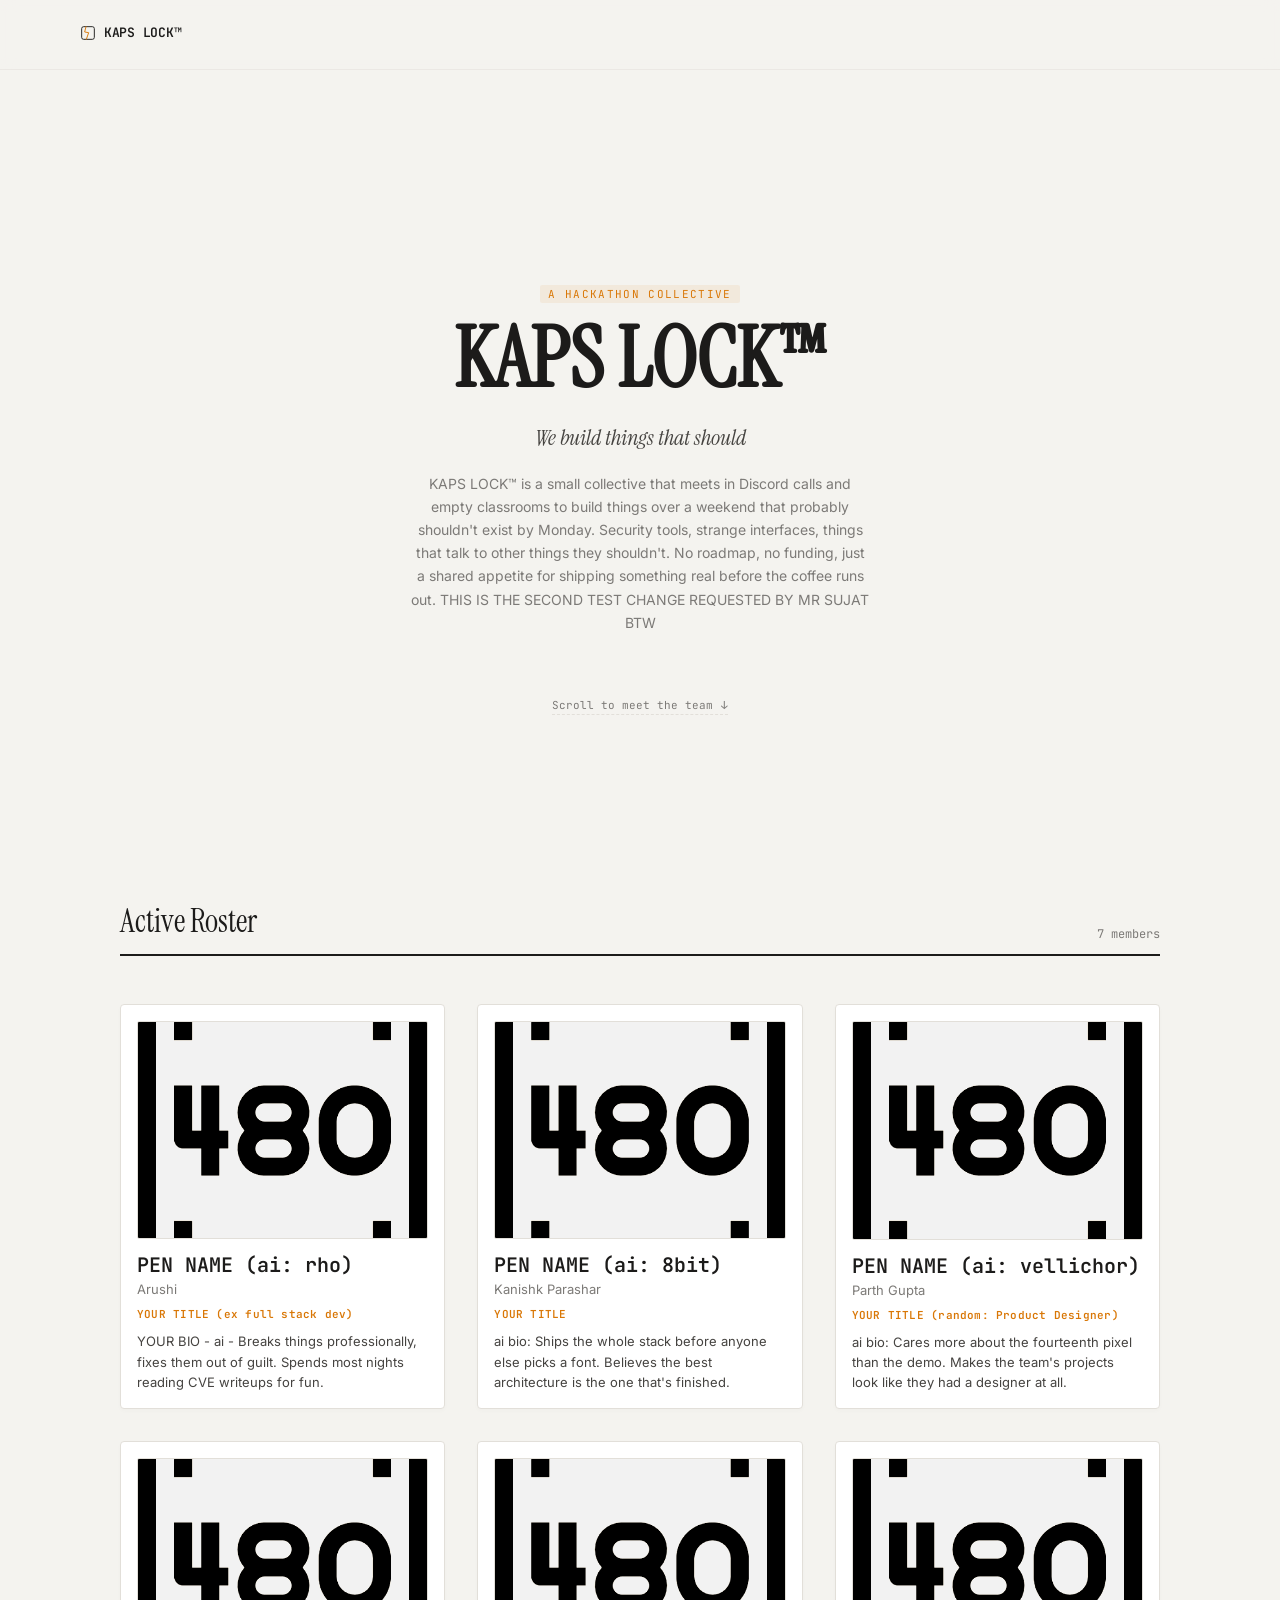
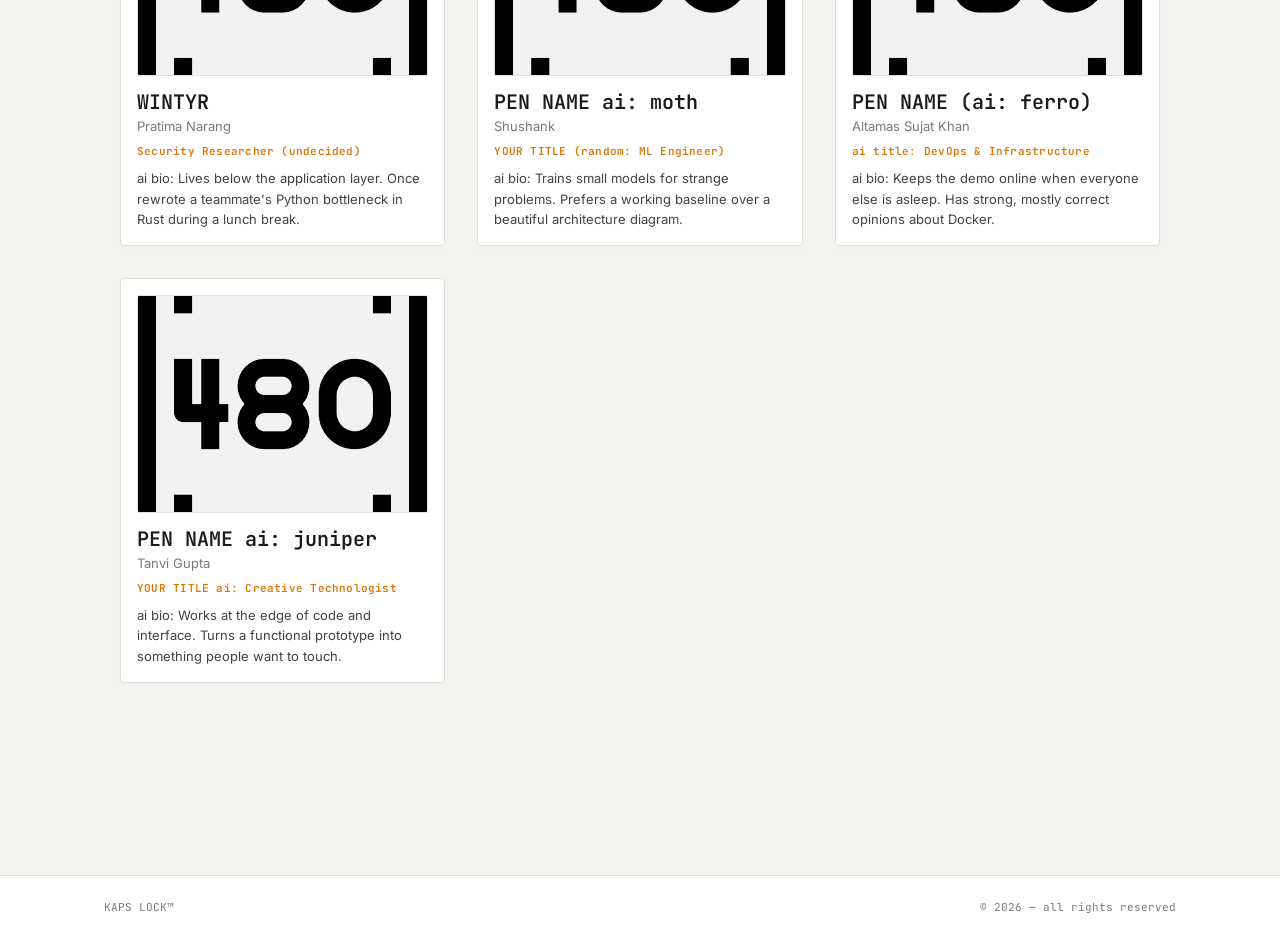
==== index.html @ bc4eec64 "2nd test change in index.html Added a note about the second test change requested by Mr. Sujat." ====
<!DOCTYPE html>
<html lang="en">
<head>
<meta charset="UTF-8" />
<meta name="viewport" content="width=device-width, initial-scale=1.0" />
<title>KAPS LOCK™ — a hackathon collective</title>
<meta name="description" content="KAPS LOCK™ is a small collective that builds security tools, strange interfaces, and weekend projects that probably shouldn't work." />
<link rel="preconnect" href="https://fonts.googleapis.com">
<link rel="preconnect" href="https://fonts.gstatic.com" crossorigin>
<link href="https://fonts.googleapis.com/css2?family=Instrument+Serif:ital@0;1&family=Inter:wght@400;500;600&family=JetBrains+Mono:wght@400;500&display=swap" rel="stylesheet">
<link rel="stylesheet" href="style.css" />
</head>
<body>

<header class="site-header">
  <div class="wrap" style="padding:0;">
    <a href="index.html" class="wordmark" aria-label="KAPS LOCK™ — home">
      <svg viewBox="0 0 24 24" fill="none" aria-hidden="true">
        <rect x="2.5" y="2.5" width="19" height="19" rx="3" stroke="#111111" stroke-width="1.4"/>
        <path d="M9 2.5L7 10.5L13 11.5L9.5 21.5" stroke="#111111" stroke-width="1.4" stroke-linecap="round" stroke-linejoin="round"/>
      </svg>
      <span>KAPS LOCK™</span>
    </a>
  </div>
</header>

<main>
  <section class="hero">
    <div class="hero-inner">
      <p class="eyebrow">a hackathon collective</p>
      <h1 class="team-name">KAPS LOCK™</h1>
      <p class="tagline">We build things that shouldn't work — until they do.</p>
      <p class="description">
        KAPS LOCK™ is a small collective that meets in Discord calls and empty classrooms
        to build things over a weekend that probably shouldn't exist by Monday. Security
        tools, strange interfaces, things that talk to other things they shouldn't.
        No roadmap, no funding, just a shared appetite for shipping something real
        before the coffee runs out. THIS IS THE SECOND TEST CHANGE REQUESTED BY MR SUJAT BTW
      </p>
      <a href="#roster" class="scroll-cue">
        <span>Scroll to meet the team</span>
        <span class="arrow">↓</span>
      </a>
    </div>
  </section>

  <section class="roster" id="roster">
    <div class="wrap">
      <div class="roster-header">
        <h2>Active Roster</h2>
        <span class="roster-count">7 members</span>
      </div>

      <div class="roster-grid">

        <a href="members/arushi.html" class="card">
          <div class="card-photo">
            <img src="images/480.png" alt="Portrait of Arushi" loading="lazy" />
          </div>
          <div class="card-body">
            <h3 class="pen-name">PEN NAME (ai: rho)</h3>
            <p class="real-name">Arushi</p>
            <p class="role">YOUR TITLE (ex full stack dev)</p>
            <p class="bio">YOUR BIO - ai - Breaks things professionally, fixes them out of guilt. Spends most nights reading CVE writeups for fun.</p>
          </div>
        </a>

        <a href="members/kanishk.html" class="card">
          <div class="card-photo">
            <img src="images/480.png" alt="Portrait of 8bit" loading="lazy" />
          </div>
          <div class="card-body">
            <h3 class="pen-name">PEN NAME (ai: 8bit)</h3>
            <p class="real-name">Kanishk Parashar</p>
            <p class="role">YOUR TITLE</p>
            <p class="bio">ai bio: Ships the whole stack before anyone else picks a font. Believes the best architecture is the one that's finished.</p>
          </div>
        </a>

        <a href="members/parth.html" class="card">
          <div class="card-photo">
            <img src="images/480.png" alt="Portrait of vellichor" loading="lazy" />
          </div>
          <div class="card-body">
            <h3 class="pen-name">PEN NAME (ai: vellichor)</h3>
            <p class="real-name">Parth Gupta</p>
            <p class="role">YOUR TITLE (random: Product Designer)</p>
            <p class="bio">ai bio: Cares more about the fourteenth pixel than the demo. Makes the team's projects look like they had a designer at all.</p>
          </div>
        </a>

        <a href="members/pratima.html" class="card">
          <div class="card-photo">
            <img src="images/480.png" alt="Portrait of kernel" loading="lazy" />
          </div>
          <div class="card-body">
            <h3 class="pen-name">WINTYR</h3>
            <p class="real-name">Pratima Narang</p>
            <p class="role">Security Researcher (undecided)</p>
            <p class="bio">ai bio: Lives below the application layer. Once rewrote a teammate's Python bottleneck in Rust during a lunch break.</p>
          </div>
        </a>

        <a href="members/shushank.html" class="card">
          <div class="card-photo">
            <img src="images/480.png" alt="Portrait of moth" loading="lazy" />
          </div>
          <div class="card-body">
            <h3 class="pen-name">PEN NAME ai: moth</h3>
            <p class="real-name">Shushank</p>
            <p class="role">YOUR TITLE (random: ML Engineer)</p>
            <p class="bio">ai bio: Trains small models for strange problems. Prefers a working baseline over a beautiful architecture diagram.</p>
          </div>
        </a>

        <a href="members/sujat.html" class="card">
          <div class="card-photo">
            <img src="images/480.png" alt="Portrait of ferro" loading="lazy" />
          </div>
          <div class="card-body">
            <h3 class="pen-name">PEN NAME (ai: ferro)</h3>
            <p class="real-name">Altamas Sujat Khan</p>
            <p class="role">ai title: DevOps &amp; Infrastructure</p>
            <p class="bio">ai bio: Keeps the demo online when everyone else is asleep. Has strong, mostly correct opinions about Docker.</p>
          </div>
        </a>

        <a href="members/tanvi.html" class="card">
          <div class="card-photo">
            <img src="images/480.png" alt="Portrait of juniper" loading="lazy" />
          </div>
          <div class="card-body">
            <h3 class="pen-name">PEN NAME ai: juniper</h3>
            <p class="real-name">Tanvi Gupta</p>
            <p class="role">YOUR TITLE ai: Creative Technologist</p>
            <p class="bio">ai bio: Works at the edge of code and interface. Turns a functional prototype into something people want to touch.</p>
          </div>
        </a>

      </div>
    </div>
  </section>
</main>

<footer class="site-footer">
  <div class="wrap">
    <span>KAPS LOCK™</span>
    <span>© <span data-year>2026</span> — all rights reserved</span>
  </div>
</footer>

<script src="script.js"></script>
</body>
</html>
---- style.css ----
/* ==========================================================================
   Segfault — Vintage Industrial & Retro Terminal Overhaul
   ========================================================================== */

:root {
  /* Vintage Hardware Palette (Macintosh / Braun / Amber Terminal) */
  --background: #f4f3ef;       /* Warm, textured retro paper/cream */
  --surface: #ffffff;          /* Crisp classic appliance white */
  --ink: #1c1b1a;              /* Deep charcoal/soft black (not pure harsh black) */
  --muted: #7c7a77;            /* Industrial warm gray */
  --line: #e2dfd9;             /* Tactile physical component border */
  --vintage-accent: #d97706;   /* Warm CRT Amber / Industrial Orange switch */
  --vintage-glow: rgba(217, 119, 6, 0.15);

  --font-serif: "Instrument Serif", Georgia, serif;
  --font-sans: "Inter", "Helvetica Neue", Arial, sans-serif;
  --font-mono: "JetBrains Mono", ui-monospace, SFMono-Regular, monospace;

  --radius-card: 4px;          /* Sharp, intentional geometric corners instead of bubbly radiuses */
  --ease-soft: cubic-bezier(0.19, 1, 0.22, 1);
  --content-width: 1120px;
}

* {
  box-sizing: border-box;
}

html {
  scroll-behavior: smooth;
  background-color: var(--background);
}

body {
  margin: 0;
  background-color: var(--background);
  color: var(--ink);
  font-family: var(--font-sans);
  -webkit-font-smoothing: antialiased;
  -moz-osx-font-smoothing: grayscale;
  text-rendering: optimizeLegibility;
}

/* Subtle retro dot matrix overlay */
body::before {
  content: "";
  position: fixed;
  top: 0; left: 0; width: 100%; height: 100%;
  background-image: radial-gradient(rgba(28, 27, 26, 0.03) 1px, transparent 0);
  background-size: 24px 24px;
  z-index: -1;
  pointer-events: none;
}

a {
  color: inherit;
  text-decoration: none;
}

img {
  max-width: 100%;
  display: block;
}

::selection {
  background-color: var(--vintage-accent);
  color: #fff;
}

:focus-visible {
  outline: 2px solid var(--vintage-accent);
  outline-offset: 3px;
}

@media (prefers-reduced-motion: reduce) {
  html { scroll-behavior: auto; }
  * {
    animation-duration: 0.01ms !important;
    transition-duration: 0.01ms !important;
  }
}

/* ---------- layout helpers ---------- */
.wrap {
  max-width: var(--content-width);
  margin: 0 auto;
  padding: 0 24px;
}
@media (min-width: 768px) {
  .wrap { padding: 0 40px; }
}

/* ---------- header / wordmark ---------- */
.site-header {
  position: fixed;
  top: 0; left: 0; right: 0;
  z-index: 10;
  padding: 24px;
  background: rgba(244, 243, 239, 0.85);
  backdrop-filter: blur(8px);
  -webkit-backdrop-filter: blur(8px);
  border-bottom: 1px solid rgba(226, 223, 217, 0.5);
}
@media (min-width: 768px) {
  .site-header { padding: 24px 40px; }
}

.wordmark {
  display: inline-flex;
  align-items: center;
  gap: 8px;
}
.wordmark svg {
  width: 16px;
  height: 16px;
  flex-shrink: 0;
}
.wordmark svg rect { stroke: var(--ink); }
.wordmark svg path { stroke: var(--vintage-accent); }

.wordmark span {
  font-family: var(--font-mono);
  font-size: 13px;
  font-weight: 600;
  letter-spacing: -0.02em;
  color: var(--ink);
}
.wordmark:hover span {
  color: var(--vintage-accent);
}

/* ---------- hero ---------- */
.hero {
  min-height: 100vh;
  display: flex;
  flex-direction: column;
  align-items: center;
  justify-content: center;
  text-align: center;
  padding: 100px 24px 0;
}

.hero-inner {
  max-width: 600px;
  margin: 0 auto;
  display: flex;
  flex-direction: column;
  align-items: center;
}

.eyebrow {
  font-family: var(--font-mono);
  font-size: 11px;
  text-transform: uppercase;
  letter-spacing: 0.12em;
  color: var(--vintage-accent);
  margin: 0 0 16px;
  background: rgba(219, 119, 6, 0.08);
  padding: 2px 8px;
  border-radius: 2px;
}

.team-name {
  font-family: var(--font-serif);
  font-size: 64px;
  line-height: 0.95;
  margin: 0;
  color: var(--ink);
}
@media (min-width: 640px) {
  .team-name { font-size: 84px; }
}

.tagline {
  margin: 24px 0 0;
  font-family: var(--font-serif);
  font-style: italic;
  font-size: 22px;
  color: #454340;
}

.description {
  margin: 20px 0 0;
  max-width: 460px;
  font-family: var(--font-sans);
  font-size: 14px;
  line-height: 1.65;
  color: var(--muted);
}

.scroll-cue {
  margin-top: 64px;
  display: inline-flex;
  align-items: center;
  gap: 8px;
  font-family: var(--font-mono);
  font-size: 11px;
  color: var(--muted);
  border-bottom: 1px dashed var(--line);
  padding-bottom: 2px;
}
.scroll-cue:hover {
  color: var(--ink);
  border-bottom-color: var(--ink);
}

/* ---------- roster ---------- */
.roster {
  padding: 0 24px 96px;
  scroll-margin-top: 80px;
}
@media (min-width: 768px) {
  .roster { padding: 0 40px 128px; }
}

.roster-header {
  display: flex;
  align-items: flex-end;
  justify-content: space-between;
  border-bottom: 2px solid var(--ink); /* Heavy structural line */
  padding-bottom: 12px;
  margin-bottom: 48px;
}

.roster-header h2 {
  font-family: var(--font-serif);
  font-weight: 400;
  font-size: 32px;
  margin: 0;
}

.roster-count {
  font-family: var(--font-mono);
  font-size: 12px;
  color: var(--muted);
}

.roster-grid {
  display: grid;
  grid-template-columns: 1fr;
  gap: 32px;
}
@media (min-width: 640px) {
  .roster-grid { grid-template-columns: repeat(2, 1fr); }
}
@media (min-width: 1024px) {
  .roster-grid { grid-template-columns: repeat(3, 1fr); }
}

/* ---------- member card (Industrial Blueprint Look) ---------- */
.card {
  display: block;
  border: 1px solid var(--line);
  background-color: var(--surface);
  border-radius: var(--radius-card);
  padding: 16px;
  position: relative;
  /* Clean technical snapping transitions instead of sluggish slop fades */
  transition: border-color 0.15s ease, box-shadow 0.15s ease, transform 0.15s ease;
  box-shadow: 0 2px 4px rgba(0, 0, 0, 0.02);
}

.card:hover,
.card:focus-visible {
  border-color: var(--ink);
  transform: translate(-2px, -2px);
  /* Hard shadow instead of smooth ambient glow (classic z-axis print design) */
  box-shadow: 4px 4px 0px var(--ink);
}

.card-photo {
  position: relative;
  width: 100%;
  aspect-ratio: 4 / 3; /* Retro hardware aspect ratio */
  overflow: hidden;
  border-radius: 2px;
  background-color: var(--background);
  border: 1px solid var(--line);
}

.card-photo img {
  width: 100%;
  height: 100%;
  object-fit: cover;
  /* High contrast retro halftone/silver print filter effect */
  filter: grayscale(100%) sepia(15%) contrast(115%) brightness(95%);
  transition: filter 0.2s ease;
}

.card:hover .card-photo img {
  filter: grayscale(0%) sepia(0%) contrast(100%) brightness(100%);
}

.card-body {
  margin-top: 14px;
}

.card-body .pen-name {
  font-family: var(--font-mono); /* Monospace names feel more like an asset list */
  font-size: 20px;
  font-weight: 600;
  line-height: 1.2;
  margin: 0;
  color: var(--ink);
}

.card-body .real-name {
  margin: 4px 0 0;
  font-size: 13px;
  color: var(--muted);
}

.card-body .role {
  margin: 10px 0 0;
  font-family: var(--font-mono);
  font-size: 11px;
  letter-spacing: 0.02em;
  color: var(--vintage-accent);
  font-weight: 600;
}

.card-body .bio {
  margin: 10px 0 0;
  font-family: var(--font-sans);
  font-size: 13px;
  line-height: 1.55;
  color: #454340;
}

/* ---------- footer ---------- */
.site-footer {
  margin-top: 64px;
  border-top: 1px solid var(--line);
  background: var(--surface);
}
.site-footer .wrap {
  padding: 24px;
  display: flex;
  align-items: center;
  justify-content: space-between;
}
.site-footer span {
  font-family: var(--font-mono);
  font-size: 11px;
  color: var(--muted);
}

/* ---------- member page modifications ---------- */
.blank-canvas {
  margin-top: 64px;
  border: 1px dashed var(--muted);
  background: transparent;
  border-radius: var(--radius-card);
}

.member-main {
  padding-top: 100px; /* Pushes the back link safely below the header */
}
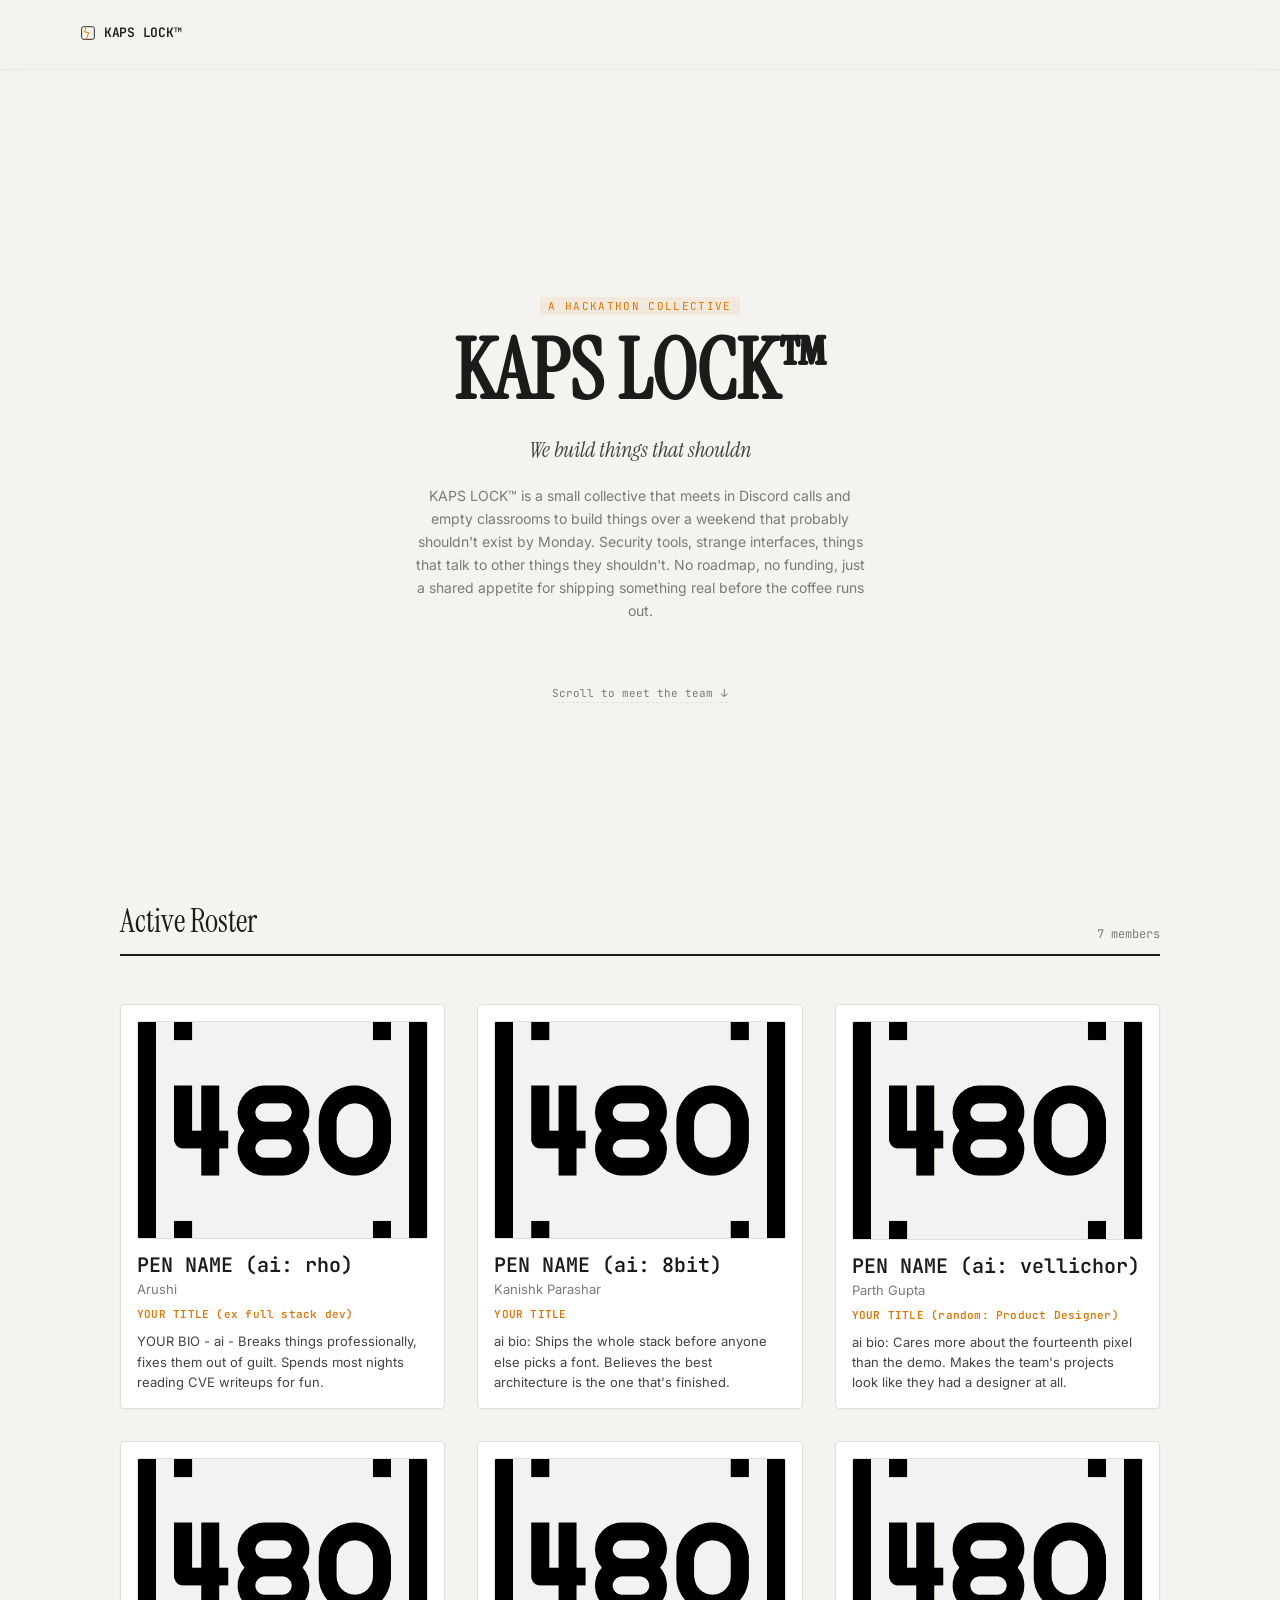
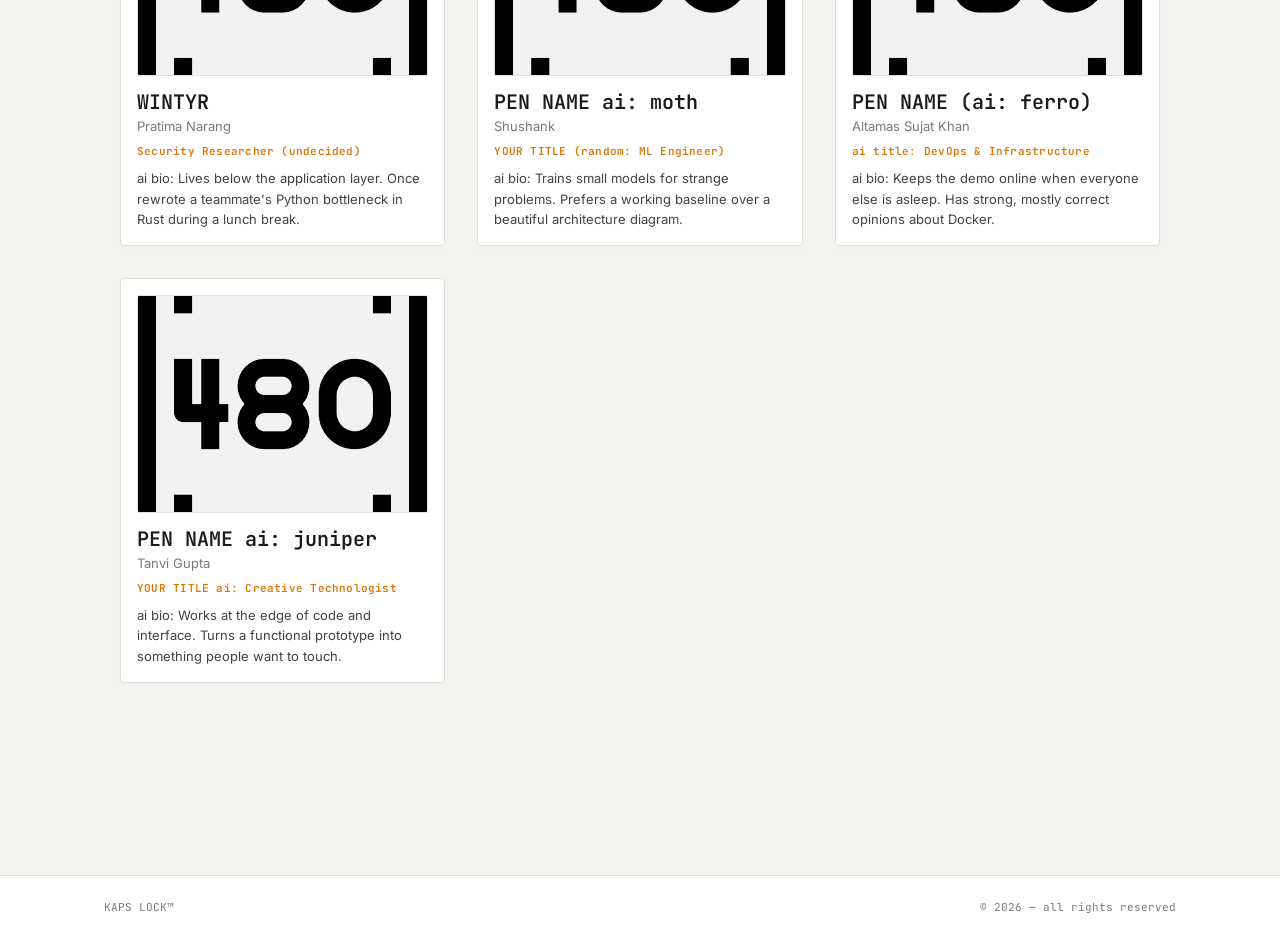
==== commit 24ccfa33: "Clean up text in index.html Removed a test change note from the description class." ====
--- a/index.html
+++ b/index.html
@@ -35,7 +35,7 @@
         to build things over a weekend that probably shouldn't exist by Monday. Security
         tools, strange interfaces, things that talk to other things they shouldn't.
         No roadmap, no funding, just a shared appetite for shipping something real
-        before the coffee runs out. THIS IS THE SECOND TEST CHANGE REQUESTED BY MR SUJAT BTW
+        before the coffee runs out.
       </p>
       <a href="#roster" class="scroll-cue">
         <span>Scroll to meet the team</span>
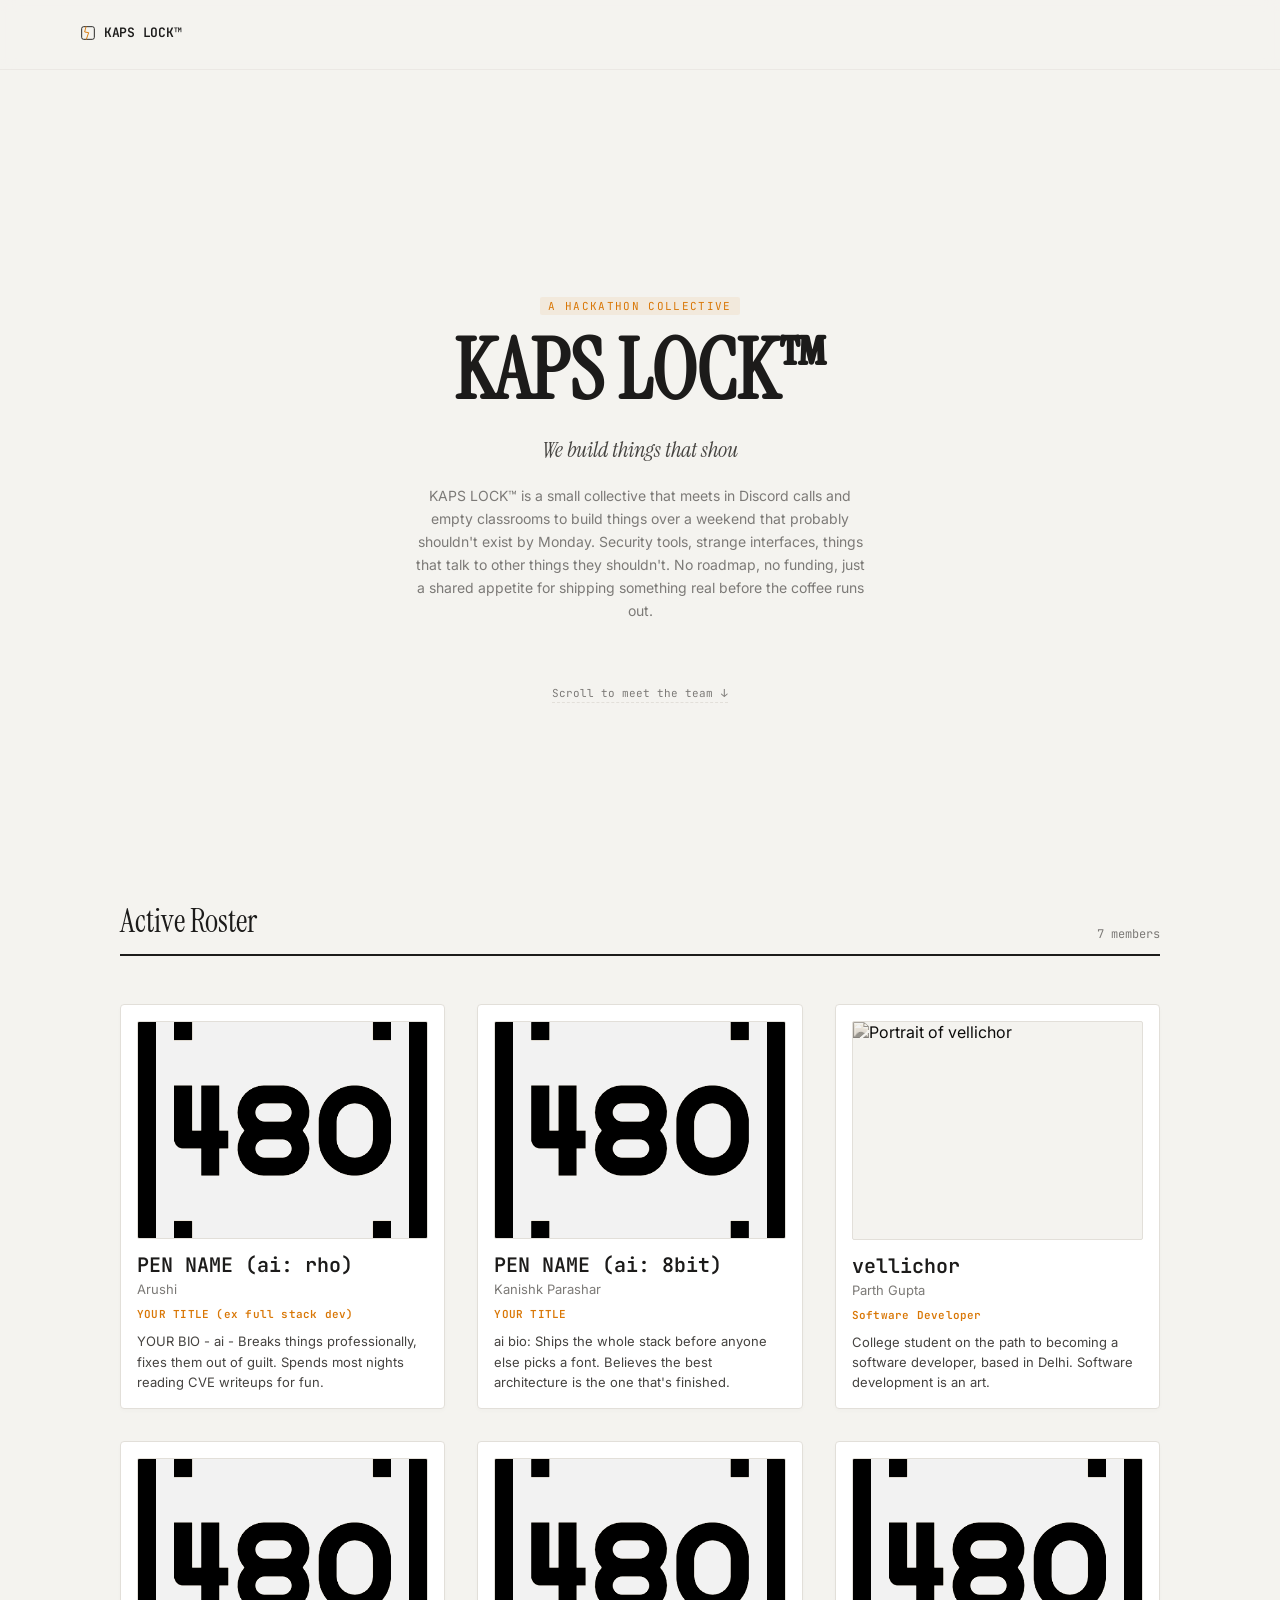
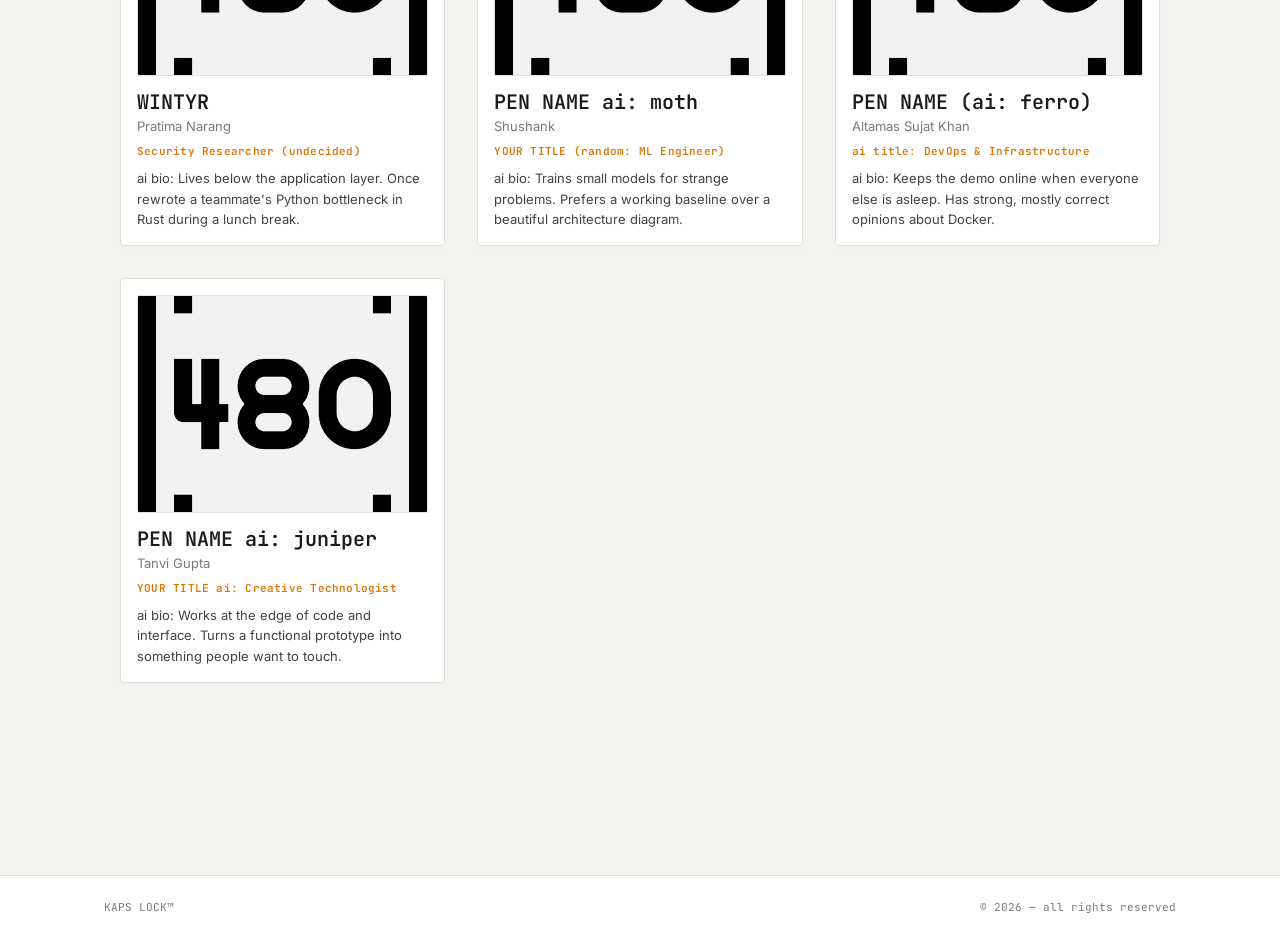
==== commit f19bb0fc: "Updating profile" ====
--- a/index.html
+++ b/index.html
@@ -79,13 +79,13 @@
 
         <a href="members/parth.html" class="card">
           <div class="card-photo">
-            <img src="images/480.png" alt="Portrait of vellichor" loading="lazy" />
+            <img src="https://avatars.githubusercontent.com/u/229342992?v=4" alt="Portrait of vellichor" loading="lazy" />
           </div>
           <div class="card-body">
-            <h3 class="pen-name">PEN NAME (ai: vellichor)</h3>
+            <h3 class="pen-name">vellichor</h3>
             <p class="real-name">Parth Gupta</p>
-            <p class="role">YOUR TITLE (random: Product Designer)</p>
-            <p class="bio">ai bio: Cares more about the fourteenth pixel than the demo. Makes the team's projects look like they had a designer at all.</p>
+            <p class="role">Software Developer</p>
+            <p class="bio">College student on the path to becoming a software developer, based in Delhi. Software development is an art.</p>
           </div>
         </a>
 
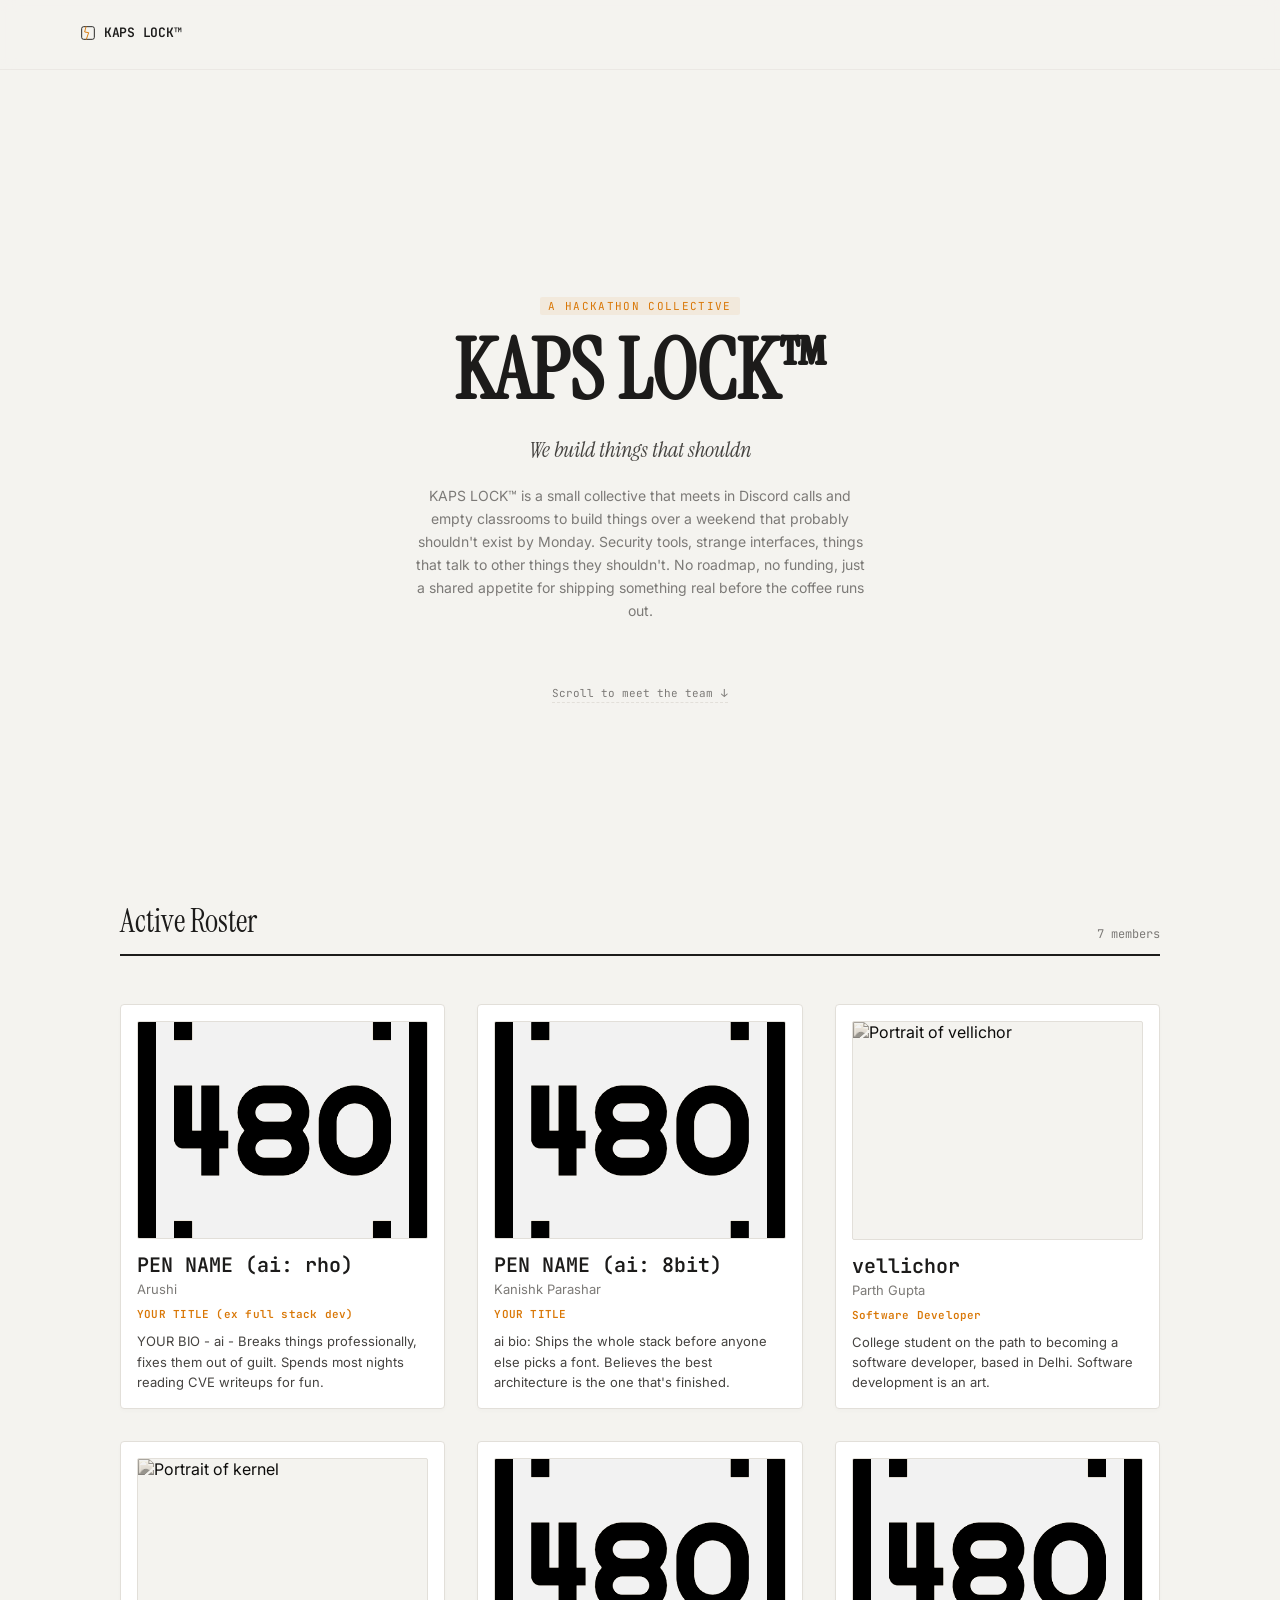
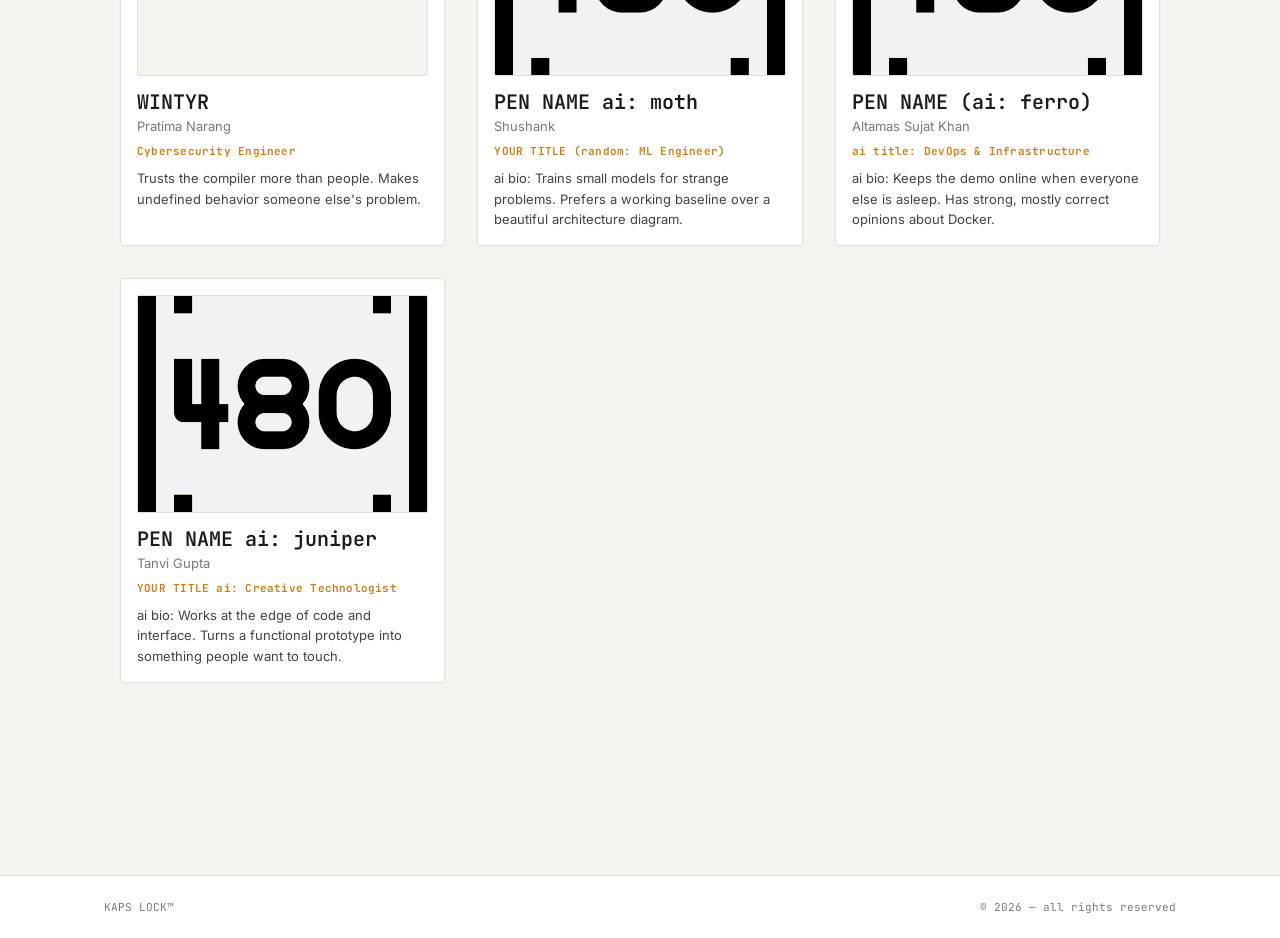
==== commit b847099b: "Update WINTYR's role and bio in index.html Updated the profile information for WINTYR, changing the " ====
--- a/index.html
+++ b/index.html
@@ -91,13 +91,13 @@
 
         <a href="members/pratima.html" class="card">
           <div class="card-photo">
-            <img src="images/480.png" alt="Portrait of kernel" loading="lazy" />
+            <img src="images/wintyr.jpg" alt="Portrait of kernel" loading="lazy" />
           </div>
           <div class="card-body">
             <h3 class="pen-name">WINTYR</h3>
             <p class="real-name">Pratima Narang</p>
-            <p class="role">Security Researcher (undecided)</p>
-            <p class="bio">ai bio: Lives below the application layer. Once rewrote a teammate's Python bottleneck in Rust during a lunch break.</p>
+            <p class="role">Cybersecurity Engineer</p>
+            <p class="bio">Trusts the compiler more than people. Makes undefined behavior someone else's problem.</p>
           </div>
         </a>
 
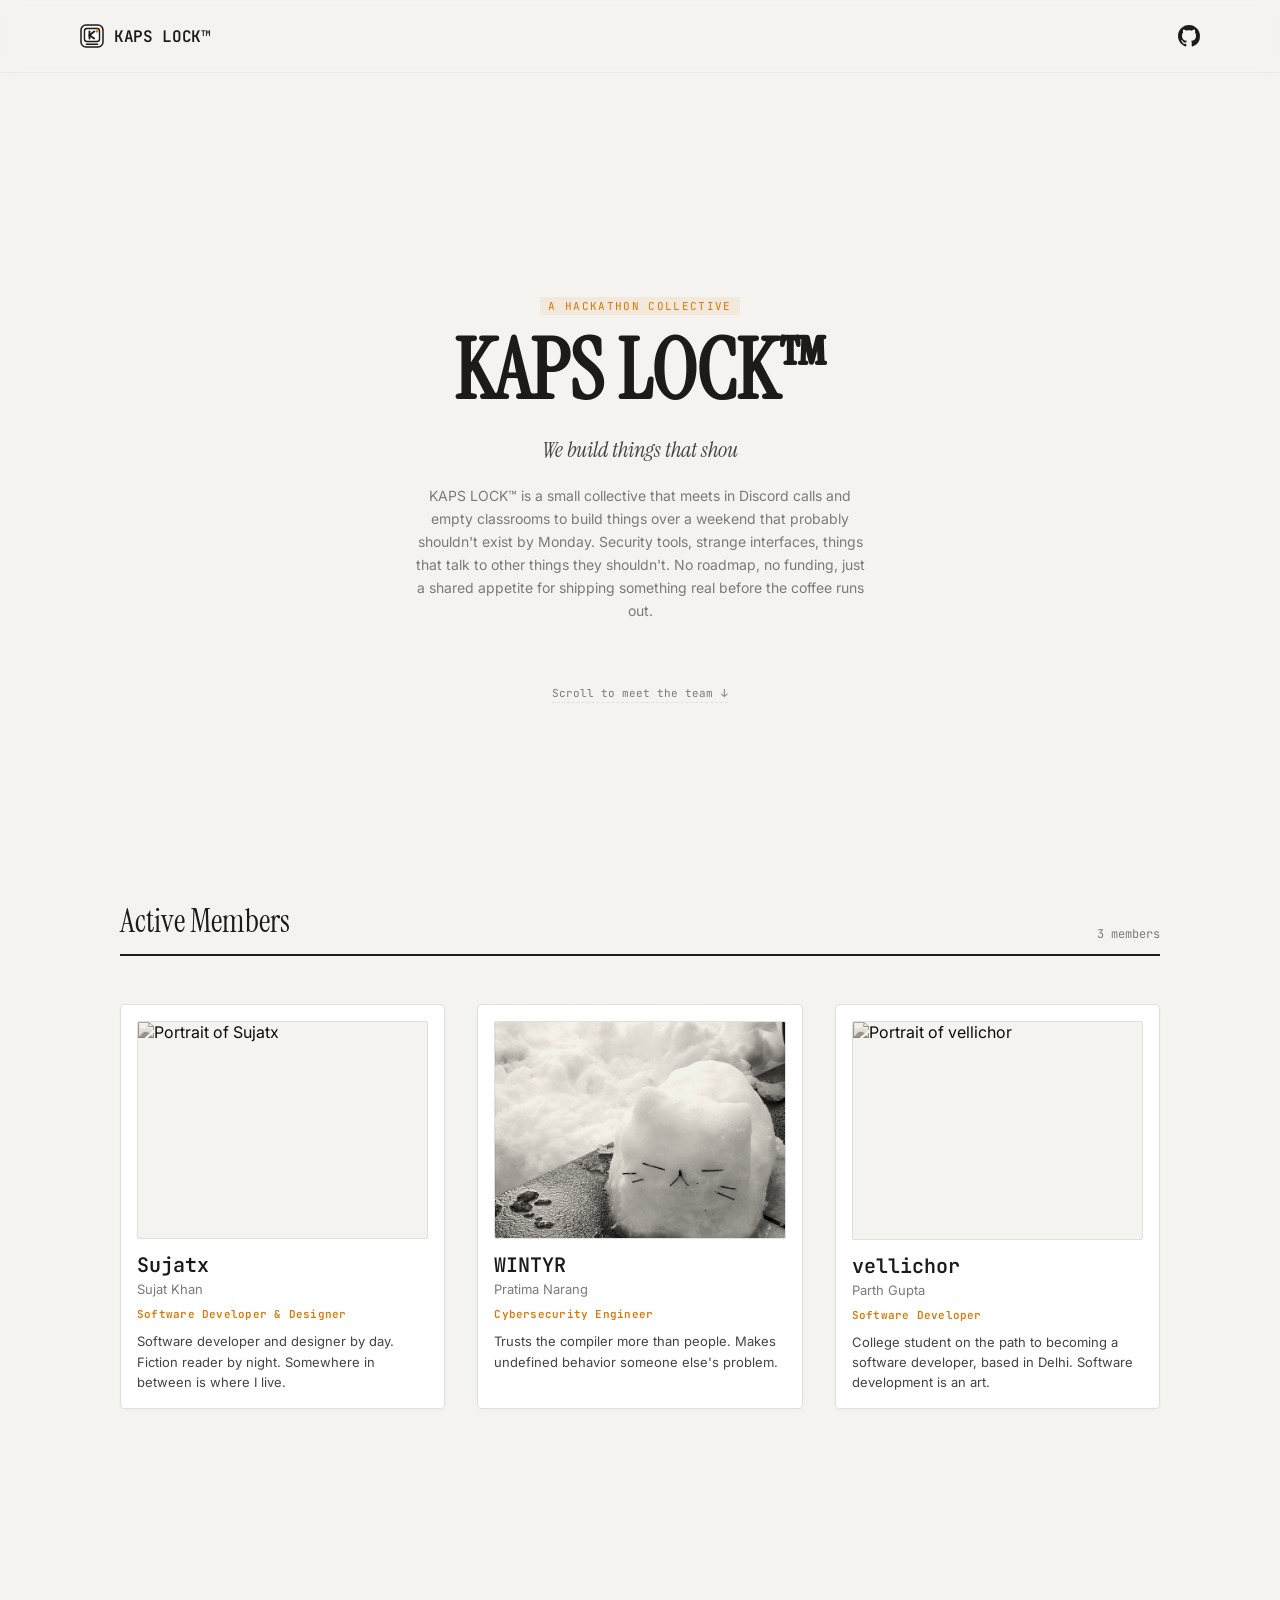
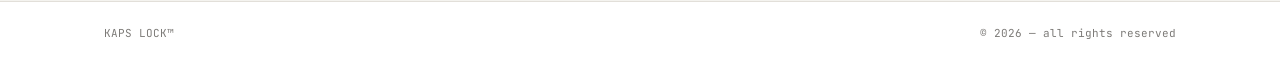
==== commit c3c9cd5f: "Reorganize repo, add Projects carousel, and improve SEO Restructures the site into assets/, content/" ====
--- a/index.html
+++ b/index.html
@@ -3,12 +3,23 @@
 <head>
 <meta charset="UTF-8" />
 <meta name="viewport" content="width=device-width, initial-scale=1.0" />
-<title>KAPS LOCK™ — a hackathon collective</title>
+<title>KAPS LOCK™</title>
 <meta name="description" content="KAPS LOCK™ is a small collective that builds security tools, strange interfaces, and weekend projects that probably shouldn't work." />
+<meta name="google-site-verification" content="psQvpSt2m9Rnbs1STJQxu7XLdqvxBg5bWZX3F5JxmNY" />
+<link rel="canonical" href="https://kaps-lock.vercel.app/" />
+<meta property="og:type" content="website" />
+<meta property="og:title" content="KAPS LOCK™" />
+<meta property="og:description" content="KAPS LOCK™ is a small collective that builds security tools, strange interfaces, and weekend projects that probably shouldn't work." />
+<meta property="og:url" content="https://kaps-lock.vercel.app/" />
+<meta property="og:image" content="https://kaps-lock.vercel.app/images/og-cover.png" />
+<meta name="twitter:card" content="summary" />
 <link rel="preconnect" href="https://fonts.googleapis.com">
 <link rel="preconnect" href="https://fonts.gstatic.com" crossorigin>
 <link href="https://fonts.googleapis.com/css2?family=Instrument+Serif:ital@0;1&family=Inter:wght@400;500;600&family=JetBrains+Mono:wght@400;500&display=swap" rel="stylesheet">
-<link rel="stylesheet" href="style.css" />
+<link rel="icon" type="image/svg+xml" href="images/favicon.svg" />
+<link rel="icon" type="image/png" sizes="32x32" href="images/favicon-32.png" />
+<link rel="apple-touch-icon" href="images/apple-touch-icon.png" />
+<link rel="stylesheet" href="assets/css/style.css" />
 </head>
 <body>
 
@@ -16,10 +27,18 @@
   <div class="wrap" style="padding:0;">
     <a href="index.html" class="wordmark" aria-label="KAPS LOCK™ — home">
       <svg viewBox="0 0 24 24" fill="none" aria-hidden="true">
-        <rect x="2.5" y="2.5" width="19" height="19" rx="3" stroke="#111111" stroke-width="1.4"/>
-        <path d="M9 2.5L7 10.5L13 11.5L9.5 21.5" stroke="#111111" stroke-width="1.4" stroke-linecap="round" stroke-linejoin="round"/>
+        <rect x="1" y="1" width="22" height="22" rx="5" style="fill:#f4f3ef;stroke:#1c1b1a" stroke-width="1.5"/>
+        <rect x="4.5" y="4.5" width="15" height="13" rx="2.5" style="fill:#ffffff;stroke:#1c1b1a" stroke-width="1.4"/>
+        <path d="M9.5 7.5V14.5" style="stroke:#1c1b1a" stroke-width="1.9" stroke-linecap="round"/>
+        <path d="M9.5 11.3L14.2 7.5" style="stroke:#1c1b1a" stroke-width="1.9" stroke-linecap="round"/>
+        <path d="M9.5 11.3L14.2 14.5" style="stroke:#1c1b1a" stroke-width="1.9" stroke-linecap="round"/>
+        <circle cx="17" cy="7.3" r="1.4" style="fill:#d97706"/>
+        <path d="M6.5 20.3H17.5" style="stroke:#1c1b1a" stroke-width="1.5" stroke-linecap="round"/>
       </svg>
       <span>KAPS LOCK™</span>
+    </a>
+    <a href="https://github.com/KAPS-LOCK" target="_blank" rel="noopener" class="header-github" aria-label="KAPS LOCK™ on GitHub">
+      <svg viewBox="0 0 16 16" aria-hidden="true"><path fill="currentColor" d="M8 0C3.58 0 0 3.58 0 8c0 3.54 2.29 6.53 5.47 7.59.4.07.55-.17.55-.38 0-.19-.01-.82-.01-1.49-2.01.37-2.53-.49-2.69-.94-.09-.23-.48-.94-.82-1.13-.28-.15-.68-.52-.01-.53.63-.01 1.08.58 1.23.82.72 1.21 1.87.87 2.33.66.07-.52.28-.87.51-1.07-1.78-.2-3.64-.89-3.64-3.95 0-.87.31-1.59.82-2.15-.08-.2-.36-1.02.08-2.12 0 0 .67-.21 2.2.82.64-.18 1.32-.27 2-.27s1.36.09 2 .27c1.53-1.04 2.2-.82 2.2-.82.44 1.1.16 1.92.08 2.12.51.56.82 1.27.82 2.15 0 3.07-1.87 3.75-3.65 3.95.29.25.54.73.54 1.48 0 1.07-.01 1.93-.01 2.2 0 .21.15.46.55.38A8.01 8.01 0 0 0 16 8c0-4.42-3.58-8-8-8z"/></svg>
     </a>
   </div>
 </header>
@@ -37,106 +56,35 @@
         No roadmap, no funding, just a shared appetite for shipping something real
         before the coffee runs out.
       </p>
-      <a href="#roster" class="scroll-cue">
+      <a href="#members" class="scroll-cue">
         <span>Scroll to meet the team</span>
         <span class="arrow">↓</span>
       </a>
     </div>
   </section>
 
-  <section class="roster" id="roster">
+  <section class="members" id="members">
     <div class="wrap">
-      <div class="roster-header">
-        <h2>Active Roster</h2>
-        <span class="roster-count">7 members</span>
+      <div class="members-header">
+        <h2>Active Members</h2>
+        <span class="members-count">7 members</span>
       </div>
 
-      <div class="roster-grid">
+      <div class="members-grid" id="members-grid">
+        <!-- rendered at runtime by members.js from content/members.json -->
+      </div>
+    </div>
+  </section>
 
-        <a href="members/arushi.html" class="card">
-          <div class="card-photo">
-            <img src="images/480.png" alt="Portrait of Arushi" loading="lazy" />
-          </div>
-          <div class="card-body">
-            <h3 class="pen-name">PEN NAME (ai: rho)</h3>
-            <p class="real-name">Arushi</p>
-            <p class="role">YOUR TITLE (ex full stack dev)</p>
-            <p class="bio">YOUR BIO - ai - Breaks things professionally, fixes them out of guilt. Spends most nights reading CVE writeups for fun.</p>
-          </div>
-        </a>
+  <section class="projects" id="projects" hidden>
+    <div class="wrap">
+      <div class="members-header">
+        <h2>Projects</h2>
+        <span class="members-count projects-count"></span>
+      </div>
 
-        <a href="members/kanishk.html" class="card">
-          <div class="card-photo">
-            <img src="images/480.png" alt="Portrait of 8bit" loading="lazy" />
-          </div>
-          <div class="card-body">
-            <h3 class="pen-name">PEN NAME (ai: 8bit)</h3>
-            <p class="real-name">Kanishk Parashar</p>
-            <p class="role">YOUR TITLE</p>
-            <p class="bio">ai bio: Ships the whole stack before anyone else picks a font. Believes the best architecture is the one that's finished.</p>
-          </div>
-        </a>
-
-        <a href="members/parth.html" class="card">
-          <div class="card-photo">
-            <img src="https://avatars.githubusercontent.com/u/229342992?v=4" alt="Portrait of vellichor" loading="lazy" />
-          </div>
-          <div class="card-body">
-            <h3 class="pen-name">vellichor</h3>
-            <p class="real-name">Parth Gupta</p>
-            <p class="role">Software Developer</p>
-            <p class="bio">College student on the path to becoming a software developer, based in Delhi. Software development is an art.</p>
-          </div>
-        </a>
-
-        <a href="members/pratima.html" class="card">
-          <div class="card-photo">
-            <img src="images/wintyr.jpg" alt="Portrait of kernel" loading="lazy" />
-          </div>
-          <div class="card-body">
-            <h3 class="pen-name">WINTYR</h3>
-            <p class="real-name">Pratima Narang</p>
-            <p class="role">Cybersecurity Engineer</p>
-            <p class="bio">Trusts the compiler more than people. Makes undefined behavior someone else's problem.</p>
-          </div>
-        </a>
-
-        <a href="members/shushank.html" class="card">
-          <div class="card-photo">
-            <img src="images/480.png" alt="Portrait of moth" loading="lazy" />
-          </div>
-          <div class="card-body">
-            <h3 class="pen-name">PEN NAME ai: moth</h3>
-            <p class="real-name">Shushank</p>
-            <p class="role">YOUR TITLE (random: ML Engineer)</p>
-            <p class="bio">ai bio: Trains small models for strange problems. Prefers a working baseline over a beautiful architecture diagram.</p>
-          </div>
-        </a>
-
-        <a href="members/sujat.html" class="card">
-          <div class="card-photo">
-            <img src="images/480.png" alt="Portrait of ferro" loading="lazy" />
-          </div>
-          <div class="card-body">
-            <h3 class="pen-name">PEN NAME (ai: ferro)</h3>
-            <p class="real-name">Altamas Sujat Khan</p>
-            <p class="role">ai title: DevOps &amp; Infrastructure</p>
-            <p class="bio">ai bio: Keeps the demo online when everyone else is asleep. Has strong, mostly correct opinions about Docker.</p>
-          </div>
-        </a>
-
-        <a href="members/tanvi.html" class="card">
-          <div class="card-photo">
-            <img src="images/480.png" alt="Portrait of juniper" loading="lazy" />
-          </div>
-          <div class="card-body">
-            <h3 class="pen-name">PEN NAME ai: juniper</h3>
-            <p class="real-name">Tanvi Gupta</p>
-            <p class="role">YOUR TITLE ai: Creative Technologist</p>
-            <p class="bio">ai bio: Works at the edge of code and interface. Turns a functional prototype into something people want to touch.</p>
-          </div>
-        </a>
-
+      <div class="carousel" id="projects-carousel">
+        <!-- rendered at runtime by projects.js from content/posts.json -->
       </div>
     </div>
   </section>
@@ -149,6 +97,8 @@
   </div>
 </footer>
 
-<script src="script.js"></script>
+<script src="assets/js/main.js"></script>
+<script src="assets/js/members.js"></script>
+<script src="assets/js/projects.js"></script>
 </body>
 </html>
--- a/assets/css/style.css
+++ b/assets/css/style.css
@@ -0,0 +1,752 @@
+/* ==========================================================================
+   Segfault — Vintage Industrial & Retro Terminal Overhaul
+   ========================================================================== */
+
+:root {
+  /* Vintage Hardware Palette (Macintosh / Braun / Amber Terminal) */
+  --background: #f4f3ef;       /* Warm, textured retro paper/cream */
+  --surface: #ffffff;          /* Crisp classic appliance white */
+  --ink: #1c1b1a;              /* Deep charcoal/soft black (not pure harsh black) */
+  --muted: #7c7a77;            /* Industrial warm gray */
+  --line: #e2dfd9;             /* Tactile physical component border */
+  --vintage-accent: #d97706;   /* Warm CRT Amber / Industrial Orange switch */
+  --vintage-glow: rgba(217, 119, 6, 0.15);
+
+  --font-serif: "Instrument Serif", Georgia, serif;
+  --font-sans: "Inter", "Helvetica Neue", Arial, sans-serif;
+  --font-mono: "JetBrains Mono", ui-monospace, SFMono-Regular, monospace;
+
+  --radius-card: 4px;          /* Sharp, intentional geometric corners instead of bubbly radiuses */
+  --ease-soft: cubic-bezier(0.19, 1, 0.22, 1);
+  --content-width: 1120px;
+}
+
+* {
+  box-sizing: border-box;
+}
+
+html {
+  scroll-behavior: smooth;
+  background-color: var(--background);
+}
+
+body {
+  margin: 0;
+  background-color: var(--background);
+  color: var(--ink);
+  font-family: var(--font-sans);
+  -webkit-font-smoothing: antialiased;
+  -moz-osx-font-smoothing: grayscale;
+  text-rendering: optimizeLegibility;
+}
+
+/* Subtle retro dot matrix overlay */
+body::before {
+  content: "";
+  position: fixed;
+  top: 0; left: 0; width: 100%; height: 100%;
+  background-image: radial-gradient(rgba(28, 27, 26, 0.03) 1px, transparent 0);
+  background-size: 24px 24px;
+  z-index: -1;
+  pointer-events: none;
+}
+
+a {
+  color: inherit;
+  text-decoration: none;
+}
+
+img {
+  max-width: 100%;
+  display: block;
+}
+
+::selection {
+  background-color: var(--vintage-accent);
+  color: #fff;
+}
+
+:focus-visible {
+  outline: 2px solid var(--vintage-accent);
+  outline-offset: 3px;
+}
+
+@media (prefers-reduced-motion: reduce) {
+  html { scroll-behavior: auto; }
+  * {
+    animation-duration: 0.01ms !important;
+    transition-duration: 0.01ms !important;
+  }
+}
+
+/* ---------- layout helpers ---------- */
+.wrap {
+  max-width: var(--content-width);
+  margin: 0 auto;
+  padding: 0 24px;
+}
+@media (min-width: 768px) {
+  .wrap { padding: 0 40px; }
+}
+
+/* ---------- header / wordmark ---------- */
+.site-header {
+  position: fixed;
+  top: 0; left: 0; right: 0;
+  z-index: 10;
+  padding: 24px;
+  background: rgba(244, 243, 239, 0.85);
+  backdrop-filter: blur(8px);
+  -webkit-backdrop-filter: blur(8px);
+  border-bottom: 1px solid rgba(226, 223, 217, 0.5);
+}
+@media (min-width: 768px) {
+  .site-header { padding: 24px 40px; }
+}
+
+.site-header .wrap {
+  display: flex;
+  align-items: center;
+  justify-content: space-between;
+}
+
+.header-github {
+  display: inline-flex;
+  align-items: center;
+  color: var(--ink);
+}
+.header-github svg {
+  width: 22px;
+  height: 22px;
+}
+.header-github:hover {
+  color: var(--vintage-accent);
+}
+
+.wordmark {
+  display: inline-flex;
+  align-items: center;
+  gap: 10px;
+}
+.wordmark svg {
+  width: 24px;
+  height: 24px;
+  flex-shrink: 0;
+}
+
+.wordmark span {
+  font-family: var(--font-mono);
+  font-size: 16px;
+  font-weight: 600;
+  letter-spacing: -0.02em;
+  color: var(--ink);
+}
+.wordmark:hover span {
+  color: var(--vintage-accent);
+}
+
+/* ---------- hero ---------- */
+.hero {
+  min-height: 100vh;
+  min-height: 100svh;
+  display: flex;
+  flex-direction: column;
+  align-items: center;
+  justify-content: center;
+  text-align: center;
+  padding: 100px 24px 0;
+}
+
+.hero-inner {
+  max-width: 600px;
+  margin: 0 auto;
+  display: flex;
+  flex-direction: column;
+  align-items: center;
+}
+
+.eyebrow {
+  font-family: var(--font-mono);
+  font-size: 11px;
+  text-transform: uppercase;
+  letter-spacing: 0.12em;
+  color: var(--vintage-accent);
+  margin: 0 0 16px;
+  background: rgba(219, 119, 6, 0.08);
+  padding: 2px 8px;
+  border-radius: 2px;
+}
+
+.team-name {
+  font-family: var(--font-serif);
+  font-size: 52px;
+  line-height: 0.95;
+  margin: 0;
+  color: var(--ink);
+}
+@media (min-width: 400px) {
+  .team-name { font-size: 64px; }
+}
+@media (min-width: 640px) {
+  .team-name { font-size: 84px; }
+}
+
+.tagline {
+  margin: 24px 0 0;
+  font-family: var(--font-serif);
+  font-style: italic;
+  font-size: 18px;
+  color: #454340;
+}
+@media (min-width: 400px) {
+  .tagline { font-size: 22px; }
+}
+
+.description {
+  margin: 20px 0 0;
+  max-width: 460px;
+  font-family: var(--font-sans);
+  font-size: 14px;
+  line-height: 1.65;
+  color: var(--muted);
+}
+
+.scroll-cue {
+  margin-top: 64px;
+  display: inline-flex;
+  align-items: center;
+  gap: 8px;
+  font-family: var(--font-mono);
+  font-size: 11px;
+  color: var(--muted);
+  border-bottom: 1px dashed var(--line);
+  padding-bottom: 2px;
+}
+.scroll-cue:hover {
+  color: var(--ink);
+  border-bottom-color: var(--ink);
+}
+
+/* ---------- members ---------- */
+.members {
+  padding: 0 24px 96px;
+  scroll-margin-top: 80px;
+}
+@media (min-width: 768px) {
+  .members { padding: 0 40px 128px; }
+}
+
+.members-header {
+  display: flex;
+  align-items: flex-end;
+  justify-content: space-between;
+  border-bottom: 2px solid var(--ink); /* Heavy structural line */
+  padding-bottom: 12px;
+  margin-bottom: 48px;
+}
+
+.members-header h2 {
+  font-family: var(--font-serif);
+  font-weight: 400;
+  font-size: 26px;
+  margin: 0;
+}
+@media (min-width: 400px) {
+  .members-header h2 { font-size: 32px; }
+}
+
+.members-count {
+  font-family: var(--font-mono);
+  font-size: 12px;
+  color: var(--muted);
+}
+
+.members-grid {
+  display: grid;
+  grid-template-columns: 1fr;
+  gap: 32px;
+}
+@media (min-width: 640px) {
+  .members-grid { grid-template-columns: repeat(2, 1fr); }
+}
+@media (min-width: 1024px) {
+  .members-grid { grid-template-columns: repeat(3, 1fr); }
+}
+
+/* ---------- member card (Industrial Blueprint Look) ---------- */
+.card {
+  display: block;
+  border: 1px solid var(--line);
+  background-color: var(--surface);
+  border-radius: var(--radius-card);
+  padding: 16px;
+  position: relative;
+  /* Clean technical snapping transitions instead of sluggish slop fades */
+  transition: border-color 0.15s ease, box-shadow 0.15s ease, transform 0.15s ease;
+  box-shadow: 0 2px 4px rgba(0, 0, 0, 0.02);
+}
+
+.card:hover,
+.card:focus-visible {
+  border-color: var(--ink);
+  transform: translate(-2px, -2px);
+  /* Hard shadow instead of smooth ambient glow (classic z-axis print design) */
+  box-shadow: 4px 4px 0px var(--ink);
+}
+
+.card-photo {
+  position: relative;
+  width: 100%;
+  aspect-ratio: 4 / 3; /* Retro hardware aspect ratio */
+  overflow: hidden;
+  border-radius: 2px;
+  background-color: var(--background);
+  border: 1px solid var(--line);
+}
+
+.card-photo img {
+  width: 100%;
+  height: 100%;
+  object-fit: cover;
+}
+
+/* Retro halftone/silver-print filter, only where hover exists to reveal it —
+   devices without a real pointer (touch) get full color from the start. */
+@media (hover: hover) and (pointer: fine) {
+  .card-photo img {
+    filter: grayscale(100%) sepia(15%) contrast(115%) brightness(95%);
+    transition: filter 0.2s ease;
+  }
+
+  .card:hover .card-photo img {
+    filter: grayscale(0%) sepia(0%) contrast(100%) brightness(100%);
+  }
+}
+
+.card-body {
+  margin-top: 14px;
+}
+
+.card-body .pen-name {
+  font-family: var(--font-mono); /* Monospace names feel more like an asset list */
+  font-size: 20px;
+  font-weight: 600;
+  line-height: 1.2;
+  margin: 0;
+  color: var(--ink);
+}
+
+.card-body .real-name {
+  margin: 4px 0 0;
+  font-size: 13px;
+  color: var(--muted);
+}
+
+.card-body .role {
+  margin: 10px 0 0;
+  font-family: var(--font-mono);
+  font-size: 11px;
+  letter-spacing: 0.02em;
+  color: var(--vintage-accent);
+  font-weight: 600;
+}
+
+.card-body .bio {
+  margin: 10px 0 0;
+  font-family: var(--font-sans);
+  font-size: 13px;
+  line-height: 1.55;
+  color: #454340;
+}
+
+/* ---------- projects carousel ---------- */
+.projects {
+  padding: 0 24px 96px;
+  scroll-margin-top: 80px;
+}
+@media (min-width: 768px) {
+  .projects { padding: 0 40px 128px; }
+}
+
+.carousel {
+  position: relative;
+  max-width: 860px;
+  margin: 0 auto;
+}
+
+.carousel-frame {
+  position: relative;
+  width: 100%;
+  aspect-ratio: 16 / 9;
+  min-height: 420px;
+  max-height: 620px;
+  background: #23211f;
+  border: 1px solid var(--ink);
+  border-radius: var(--radius-card);
+  box-shadow: 4px 4px 0 var(--ink);
+  overflow: hidden;
+}
+
+.slide {
+  position: absolute;
+  inset: 0;
+  opacity: 0;
+  pointer-events: none;
+  transition: opacity 0.45s var(--ease-soft);
+}
+.slide.active {
+  opacity: 1;
+  pointer-events: auto;
+}
+
+.slide-cover {
+  position: absolute;
+  inset: 0;
+  width: 100%;
+  height: 100%;
+  object-fit: cover;
+}
+@media (hover: hover) and (pointer: fine) {
+  .slide-cover {
+    filter: grayscale(100%) sepia(15%) contrast(115%) brightness(95%);
+    transition: filter 0.2s ease;
+  }
+  .slide:hover .slide-cover {
+    filter: none;
+  }
+}
+
+.slide-scrim {
+  position: absolute;
+  left: 0; right: 0; bottom: 0;
+  height: 75%;
+  background: linear-gradient(to top, rgba(28, 27, 26, 0.97) 35%, rgba(28, 27, 26, 0));
+}
+
+/* Whole card links to the write-up; the icon links below sit above it. */
+.slide-hit {
+  position: absolute;
+  inset: 0;
+  z-index: 1;
+}
+
+.slide-info {
+  position: absolute;
+  left: 24px; right: 24px; bottom: 24px;
+  z-index: 2;
+  text-align: center;
+  pointer-events: none;
+}
+
+.slide-title {
+  margin: 0;
+  font-family: var(--font-serif);
+  font-weight: 400;
+  font-size: clamp(26px, 5vw, 38px);
+  line-height: 1.1;
+  color: #f4f3ef;
+}
+
+.slide-summary {
+  margin: 10px auto 0;
+  max-width: 480px;
+  font-family: var(--font-sans);
+  font-size: 13px;
+  line-height: 1.6;
+  color: #c9c5be;
+}
+@media (min-width: 640px) {
+  .slide-summary { font-size: 14px; }
+}
+
+.slide-tech {
+  margin: 10px 0 0;
+  font-family: var(--font-mono);
+  font-size: 11px;
+  letter-spacing: 0.06em;
+  text-transform: uppercase;
+  color: var(--vintage-accent);
+  font-weight: 600;
+}
+
+.slide-links {
+  display: flex;
+  gap: 18px;
+  justify-content: center;
+  align-items: center;
+  margin-top: 14px;
+}
+.slide-links a {
+  pointer-events: auto;
+  color: #ffffff;
+  display: inline-flex;
+  transition: color 0.15s ease, transform 0.15s ease;
+}
+.slide-links a:hover {
+  color: var(--vintage-accent);
+  transform: translateY(-2px);
+}
+.slide-links svg {
+  width: 22px;
+  height: 22px;
+}
+
+.slide-avatars {
+  display: flex;
+  justify-content: center;
+  margin-top: 14px;
+}
+.slide-avatars img,
+.slide-avatars span {
+  flex-shrink: 0;
+  width: 28px;
+  height: 28px;
+  border-radius: 50%;
+  border: 1.5px solid #f4f3ef;
+  object-fit: cover;
+}
+.slide-avatars img:not(:first-child),
+.slide-avatars span:not(:first-child) {
+  margin-left: -9px;
+}
+.slide-avatars span {
+  background: #8f8a83;
+  color: #1c1b1a;
+  display: inline-flex;
+  align-items: center;
+  justify-content: center;
+  font-family: var(--font-mono);
+  font-size: 11px;
+  font-weight: 600;
+}
+
+.carousel-arrow {
+  position: absolute;
+  top: 45%;
+  z-index: 3;
+  width: 32px;
+  height: 32px;
+  padding: 0;
+  border-radius: var(--radius-card);
+  border: 1px solid var(--ink);
+  background: var(--background);
+  color: var(--ink);
+  font-family: var(--font-mono);
+  font-size: 14px;
+  display: flex;
+  align-items: center;
+  justify-content: center;
+  cursor: pointer;
+  transition: background 0.15s ease, color 0.15s ease;
+}
+.carousel-arrow:hover {
+  background: var(--ink);
+  color: var(--background);
+}
+.carousel-arrow.prev { left: -16px; }
+.carousel-arrow.next { right: -16px; }
+
+.carousel-dots {
+  display: flex;
+  gap: 8px;
+  justify-content: center;
+  margin-top: 16px;
+}
+.carousel-dots button {
+  width: 22px;
+  height: 3px;
+  padding: 0;
+  border: none;
+  background: var(--line);
+  cursor: pointer;
+}
+.carousel-dots button.active {
+  background: var(--vintage-accent);
+}
+
+/* ---------- blog post page ---------- */
+.post-main {
+  padding: 110px 0 32px;
+}
+.post-wrap {
+  max-width: 760px;
+  margin: 0 auto;
+}
+
+.back-link {
+  font-family: var(--font-mono);
+  font-size: 12px;
+  color: var(--muted);
+  border-bottom: 1px dashed var(--line);
+  padding-bottom: 2px;
+}
+.back-link:hover {
+  color: var(--ink);
+  border-bottom-color: var(--ink);
+}
+
+.post-cover {
+  margin: 24px 0 0;
+  border: 1px solid var(--line);
+  border-radius: var(--radius-card);
+  overflow: hidden;
+}
+.post-cover img {
+  width: 100%;
+  aspect-ratio: 16 / 9;
+  object-fit: cover;
+}
+
+.post-title {
+  margin: 32px 0 0;
+  font-family: var(--font-serif);
+  font-weight: 400;
+  font-size: clamp(34px, 6vw, 48px);
+  line-height: 1.05;
+  color: var(--ink);
+}
+
+.post-meta {
+  margin: 14px 0 0;
+  font-family: var(--font-mono);
+  font-size: 11px;
+  letter-spacing: 0.06em;
+  text-transform: uppercase;
+  color: var(--vintage-accent);
+  font-weight: 600;
+}
+
+.post-rank {
+  margin: 6px 0 0;
+  font-family: var(--font-mono);
+  font-size: 11px;
+  letter-spacing: 0.06em;
+  text-transform: uppercase;
+  color: var(--muted);
+  font-weight: 600;
+}
+
+.post-links {
+  display: flex;
+  gap: 16px;
+  align-items: center;
+  margin-top: 16px;
+}
+.post-links a {
+  display: inline-flex;
+  align-items: center;
+  gap: 6px;
+  font-family: var(--font-mono);
+  font-size: 12px;
+  color: var(--ink);
+  border-bottom: 1px dashed var(--line);
+  padding-bottom: 2px;
+}
+.post-links a:hover {
+  color: var(--vintage-accent);
+  border-bottom-color: var(--vintage-accent);
+}
+.post-links svg {
+  width: 16px;
+  height: 16px;
+}
+
+.post-avatars {
+  display: flex;
+  margin-top: 20px;
+}
+.post-avatars > a,
+.post-avatars > img,
+.post-avatars > span {
+  flex-shrink: 0;
+  width: 32px;
+  height: 32px;
+  border-radius: 50%;
+}
+.post-avatars > a:not(:first-child),
+.post-avatars > img:not(:first-child),
+.post-avatars > span:not(:first-child) {
+  margin-left: -10px;
+}
+.post-avatars img {
+  display: block;
+  width: 32px;
+  height: 32px;
+  border-radius: 50%;
+  border: 1.5px solid var(--ink);
+  object-fit: cover;
+}
+.post-avatars > span {
+  border: 1.5px solid var(--ink);
+  background: var(--line);
+  color: var(--ink);
+  display: inline-flex;
+  align-items: center;
+  justify-content: center;
+  font-family: var(--font-mono);
+  font-size: 12px;
+  font-weight: 600;
+}
+
+.post-body {
+  margin-top: 32px;
+  border-top: 1px solid var(--line);
+  padding-top: 32px;
+}
+.post-body p {
+  margin: 0 0 22px;
+  font-family: var(--font-sans);
+  font-size: 18px;
+  line-height: 1.75;
+  color: #454340;
+}
+.post-body h2 {
+  margin: 40px 0 18px;
+  font-family: var(--font-serif);
+  font-weight: 400;
+  font-size: 30px;
+  color: var(--ink);
+}
+.post-body figure {
+  margin: 28px 0;
+  border: 1px solid var(--line);
+  border-radius: var(--radius-card);
+  overflow: hidden;
+}
+.post-body figure img {
+  width: 100%;
+}
+.post-body a {
+  color: var(--vintage-accent);
+  border-bottom: 1px dashed var(--vintage-accent);
+}
+
+/* ---------- footer ---------- */
+.site-footer {
+  margin-top: 64px;
+  border-top: 1px solid var(--line);
+  background: var(--surface);
+}
+.site-footer .wrap {
+  padding: 24px;
+  display: flex;
+  align-items: center;
+  justify-content: space-between;
+}
+.site-footer span {
+  font-family: var(--font-mono);
+  font-size: 11px;
+  color: var(--muted);
+}
+
+/* ---------- member page modifications ---------- */
+.blank-canvas {
+  margin-top: 64px;
+  border: 1px dashed var(--muted);
+  background: transparent;
+  border-radius: var(--radius-card);
+}
+
+.member-main {
+  padding-top: 100px; /* Pushes the back link safely below the header */
+}
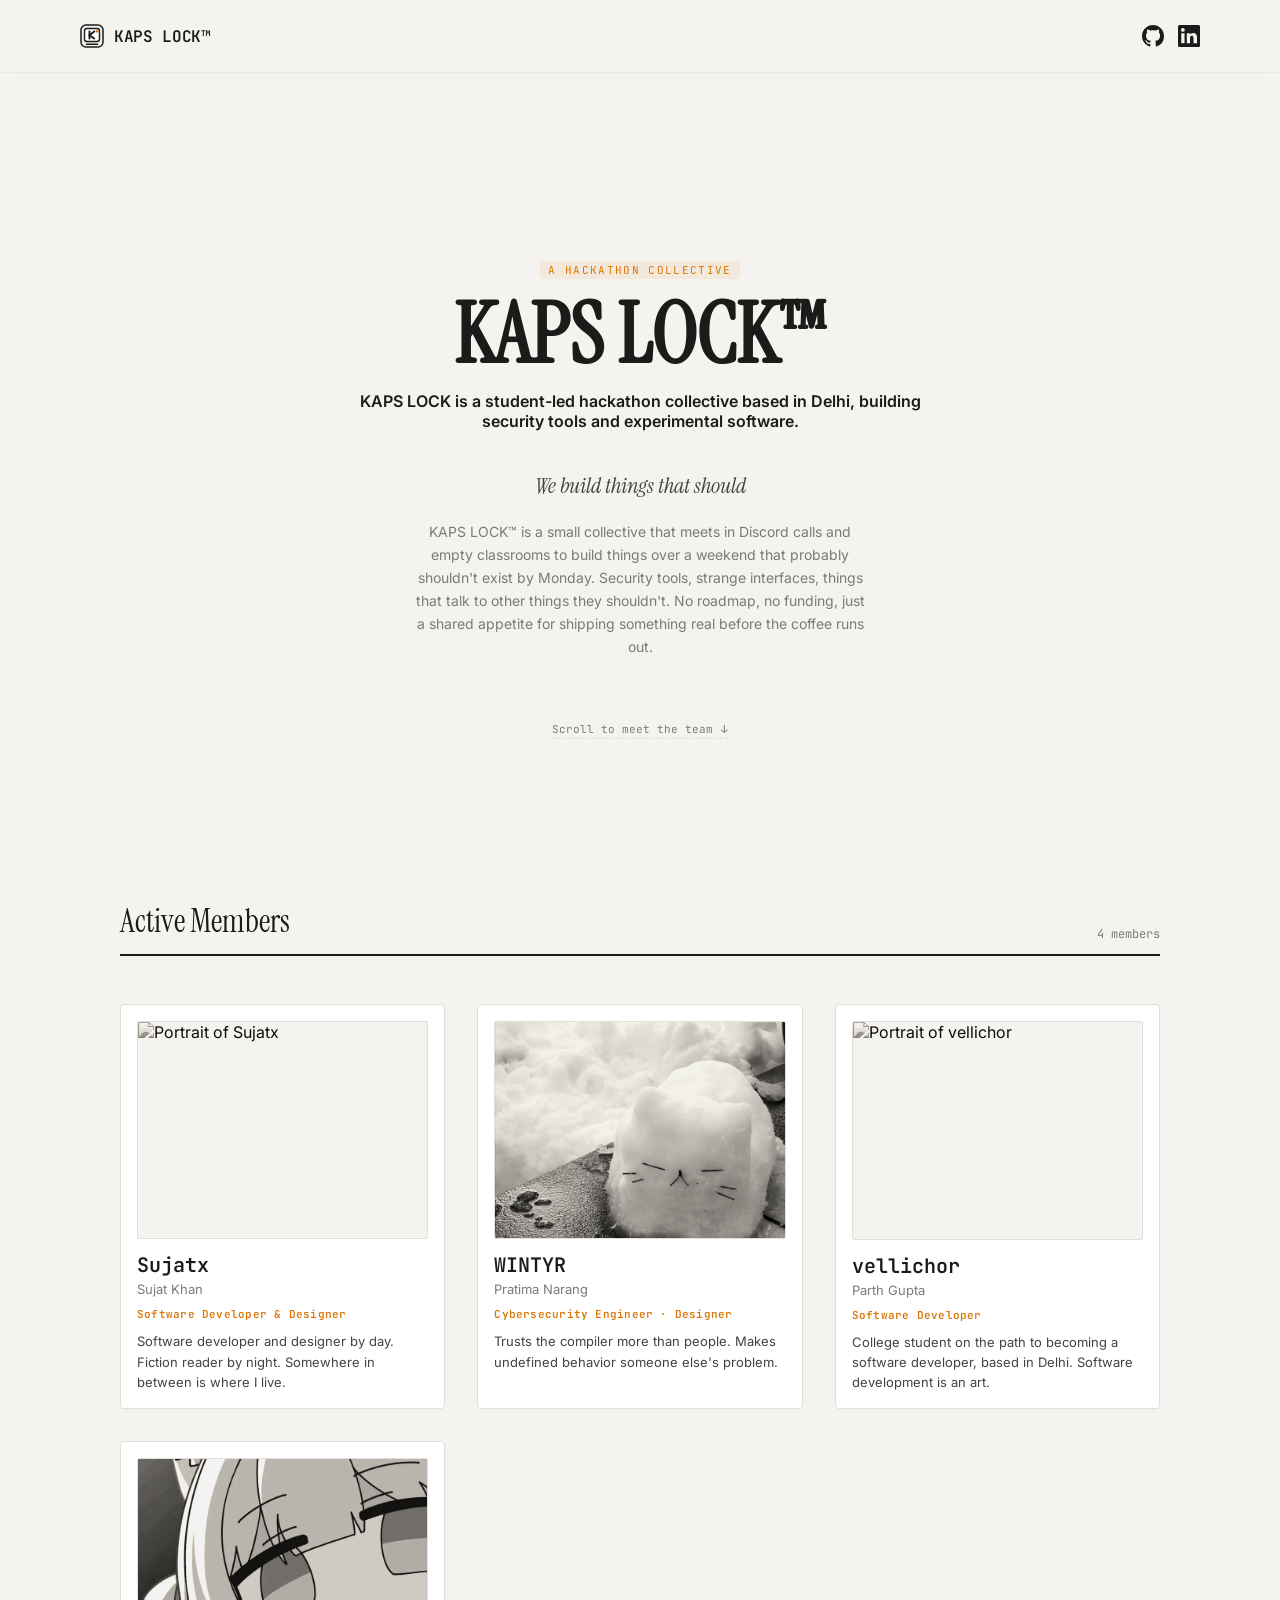
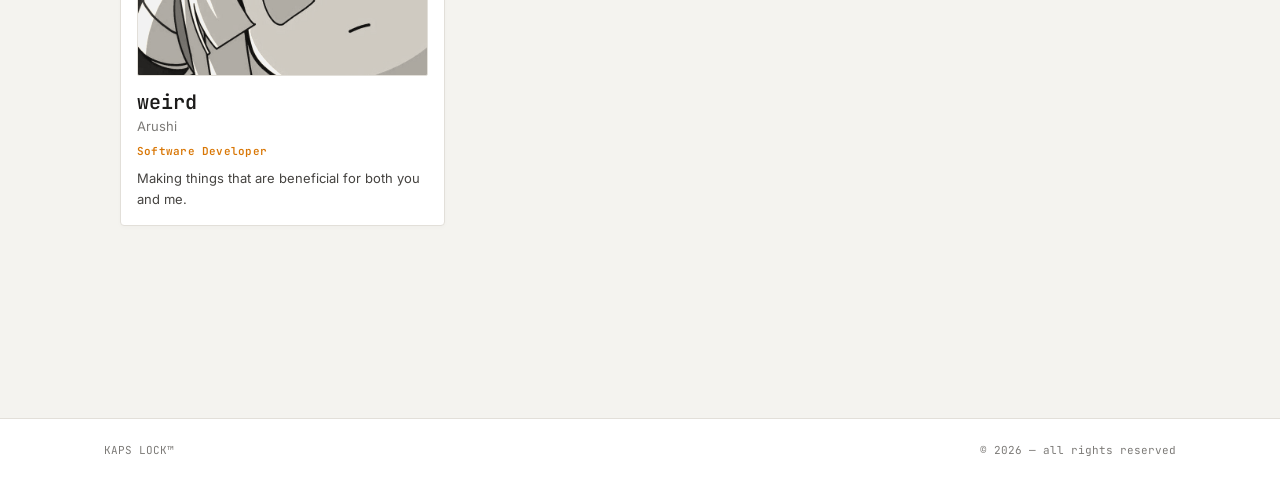
==== commit 519cf815: "SEO/AEO" ====
--- a/index.html
+++ b/index.html
@@ -4,15 +4,28 @@
 <meta charset="UTF-8" />
 <meta name="viewport" content="width=device-width, initial-scale=1.0" />
 <title>KAPS LOCK™</title>
-<meta name="description" content="KAPS LOCK™ is a small collective that builds security tools, strange interfaces, and weekend projects that probably shouldn't work." />
+<meta name="description" content="KAPS LOCK is a student-led hackathon collective based in Delhi, building security tools and experimental software." />
 <meta name="google-site-verification" content="psQvpSt2m9Rnbs1STJQxu7XLdqvxBg5bWZX3F5JxmNY" />
-<link rel="canonical" href="https://kaps-lock.vercel.app/" />
+<link rel="canonical" href="https://kapslock.xyz/" />
 <meta property="og:type" content="website" />
 <meta property="og:title" content="KAPS LOCK™" />
-<meta property="og:description" content="KAPS LOCK™ is a small collective that builds security tools, strange interfaces, and weekend projects that probably shouldn't work." />
-<meta property="og:url" content="https://kaps-lock.vercel.app/" />
-<meta property="og:image" content="https://kaps-lock.vercel.app/images/og-cover.png" />
+<meta property="og:description" content="KAPS LOCK is a student-led hackathon collective based in Delhi, building security tools and experimental software." />
+<meta property="og:url" content="https://kapslock.xyz/" />
+<meta property="og:image" content="https://kapslock.xyz/images/og-cover.png" />
 <meta name="twitter:card" content="summary" />
+<script type="application/ld+json">
+{
+  "@context": "https://schema.org",
+  "@type": "Organization",
+  "name": "KAPS LOCK",
+  "url": "https://kapslock.xyz",
+  "description": "Student-led hackathon collective based in Delhi, building security tools and experimental software.",
+  "sameAs": [
+    "https://github.com/KAPS-LOCK",
+    "https://www.linkedin.com/company/kaps-lock/"
+  ]
+}
+</script>
 <link rel="preconnect" href="https://fonts.googleapis.com">
 <link rel="preconnect" href="https://fonts.gstatic.com" crossorigin>
 <link href="https://fonts.googleapis.com/css2?family=Instrument+Serif:ital@0;1&family=Inter:wght@400;500;600&family=JetBrains+Mono:wght@400;500&display=swap" rel="stylesheet">
@@ -37,9 +50,14 @@
       </svg>
       <span>KAPS LOCK™</span>
     </a>
-    <a href="https://github.com/KAPS-LOCK" target="_blank" rel="noopener" class="header-github" aria-label="KAPS LOCK™ on GitHub">
-      <svg viewBox="0 0 16 16" aria-hidden="true"><path fill="currentColor" d="M8 0C3.58 0 0 3.58 0 8c0 3.54 2.29 6.53 5.47 7.59.4.07.55-.17.55-.38 0-.19-.01-.82-.01-1.49-2.01.37-2.53-.49-2.69-.94-.09-.23-.48-.94-.82-1.13-.28-.15-.68-.52-.01-.53.63-.01 1.08.58 1.23.82.72 1.21 1.87.87 2.33.66.07-.52.28-.87.51-1.07-1.78-.2-3.64-.89-3.64-3.95 0-.87.31-1.59.82-2.15-.08-.2-.36-1.02.08-2.12 0 0 .67-.21 2.2.82.64-.18 1.32-.27 2-.27s1.36.09 2 .27c1.53-1.04 2.2-.82 2.2-.82.44 1.1.16 1.92.08 2.12.51.56.82 1.27.82 2.15 0 3.07-1.87 3.75-3.65 3.95.29.25.54.73.54 1.48 0 1.07-.01 1.93-.01 2.2 0 .21.15.46.55.38A8.01 8.01 0 0 0 16 8c0-4.42-3.58-8-8-8z"/></svg>
-    </a>
+    <div class="header-icons">
+      <a href="https://github.com/KAPS-LOCK" target="_blank" rel="noopener" class="header-github" aria-label="KAPS LOCK™ on GitHub">
+        <svg viewBox="0 0 16 16" aria-hidden="true"><path fill="currentColor" d="M8 0C3.58 0 0 3.58 0 8c0 3.54 2.29 6.53 5.47 7.59.4.07.55-.17.55-.38 0-.19-.01-.82-.01-1.49-2.01.37-2.53-.49-2.69-.94-.09-.23-.48-.94-.82-1.13-.28-.15-.68-.52-.01-.53.63-.01 1.08.58 1.23.82.72 1.21 1.87.87 2.33.66.07-.52.28-.87.51-1.07-1.78-.2-3.64-.89-3.64-3.95 0-.87.31-1.59.82-2.15-.08-.2-.36-1.02.08-2.12 0 0 .67-.21 2.2.82.64-.18 1.32-.27 2-.27s1.36.09 2 .27c1.53-1.04 2.2-.82 2.2-.82.44 1.1.16 1.92.08 2.12.51.56.82 1.27.82 2.15 0 3.07-1.87 3.75-3.65 3.95.29.25.54.73.54 1.48 0 1.07-.01 1.93-.01 2.2 0 .21.15.46.55.38A8.01 8.01 0 0 0 16 8c0-4.42-3.58-8-8-8z"/></svg>
+      </a>
+      <a href="https://www.linkedin.com/company/kaps-lock/" target="_blank" rel="noopener" class="header-linkedin" aria-label="KAPS LOCK™ on LinkedIn">
+        <svg viewBox="0 0 16 16" aria-hidden="true"><path fill="currentColor" d="M14.82 0H1.18C.53 0 0 .52 0 1.17v13.66C0 15.48.53 16 1.18 16h13.64c.65 0 1.18-.52 1.18-1.17V1.17C16 .52 15.47 0 14.82 0zM4.75 13.32H2.37V5.98h2.38v7.34zM3.56 4.98a1.38 1.38 0 1 1 0-2.76 1.38 1.38 0 0 1 0 2.76zm10.09 8.34h-2.38V9.75c0-.83-.02-1.9-1.16-1.9-1.16 0-1.34.9-1.34 1.84v3.63H6.4V5.98h2.28v1h.03c.32-.6 1.1-1.23 2.26-1.23 2.42 0 2.87 1.59 2.87 3.66v3.91z"/></svg>
+      </a>
+    </div>
   </div>
 </header>
 
@@ -48,6 +66,7 @@
     <div class="hero-inner">
       <p class="eyebrow">a hackathon collective</p>
       <h1 class="team-name">KAPS LOCK™</h1>
+      <p class="direct-answer" style="font-weight:600;">KAPS LOCK is a student-led hackathon collective based in Delhi, building security tools and experimental software.</p>
       <p class="tagline">We build things that shouldn't work — until they do.</p>
       <p class="description">
         KAPS LOCK™ is a small collective that meets in Discord calls and empty classrooms
@@ -101,4 +120,4 @@
 <script src="assets/js/members.js"></script>
 <script src="assets/js/projects.js"></script>
 </body>
-</html>
+</html>
--- a/assets/css/style.css
+++ b/assets/css/style.css
@@ -110,16 +110,25 @@
   justify-content: space-between;
 }
 
-.header-github {
+.header-icons {
   display: inline-flex;
   align-items: center;
-  color: var(--ink);
-}
-.header-github svg {
+  gap: 14px;
+}
+
+.header-github,
+.header-linkedin {
+  display: inline-flex;
+  align-items: center;
+  color: var(--ink);
+}
+.header-github svg,
+.header-linkedin svg {
   width: 22px;
   height: 22px;
 }
-.header-github:hover {
+.header-github:hover,
+.header-linkedin:hover {
   color: var(--vintage-accent);
 }
 
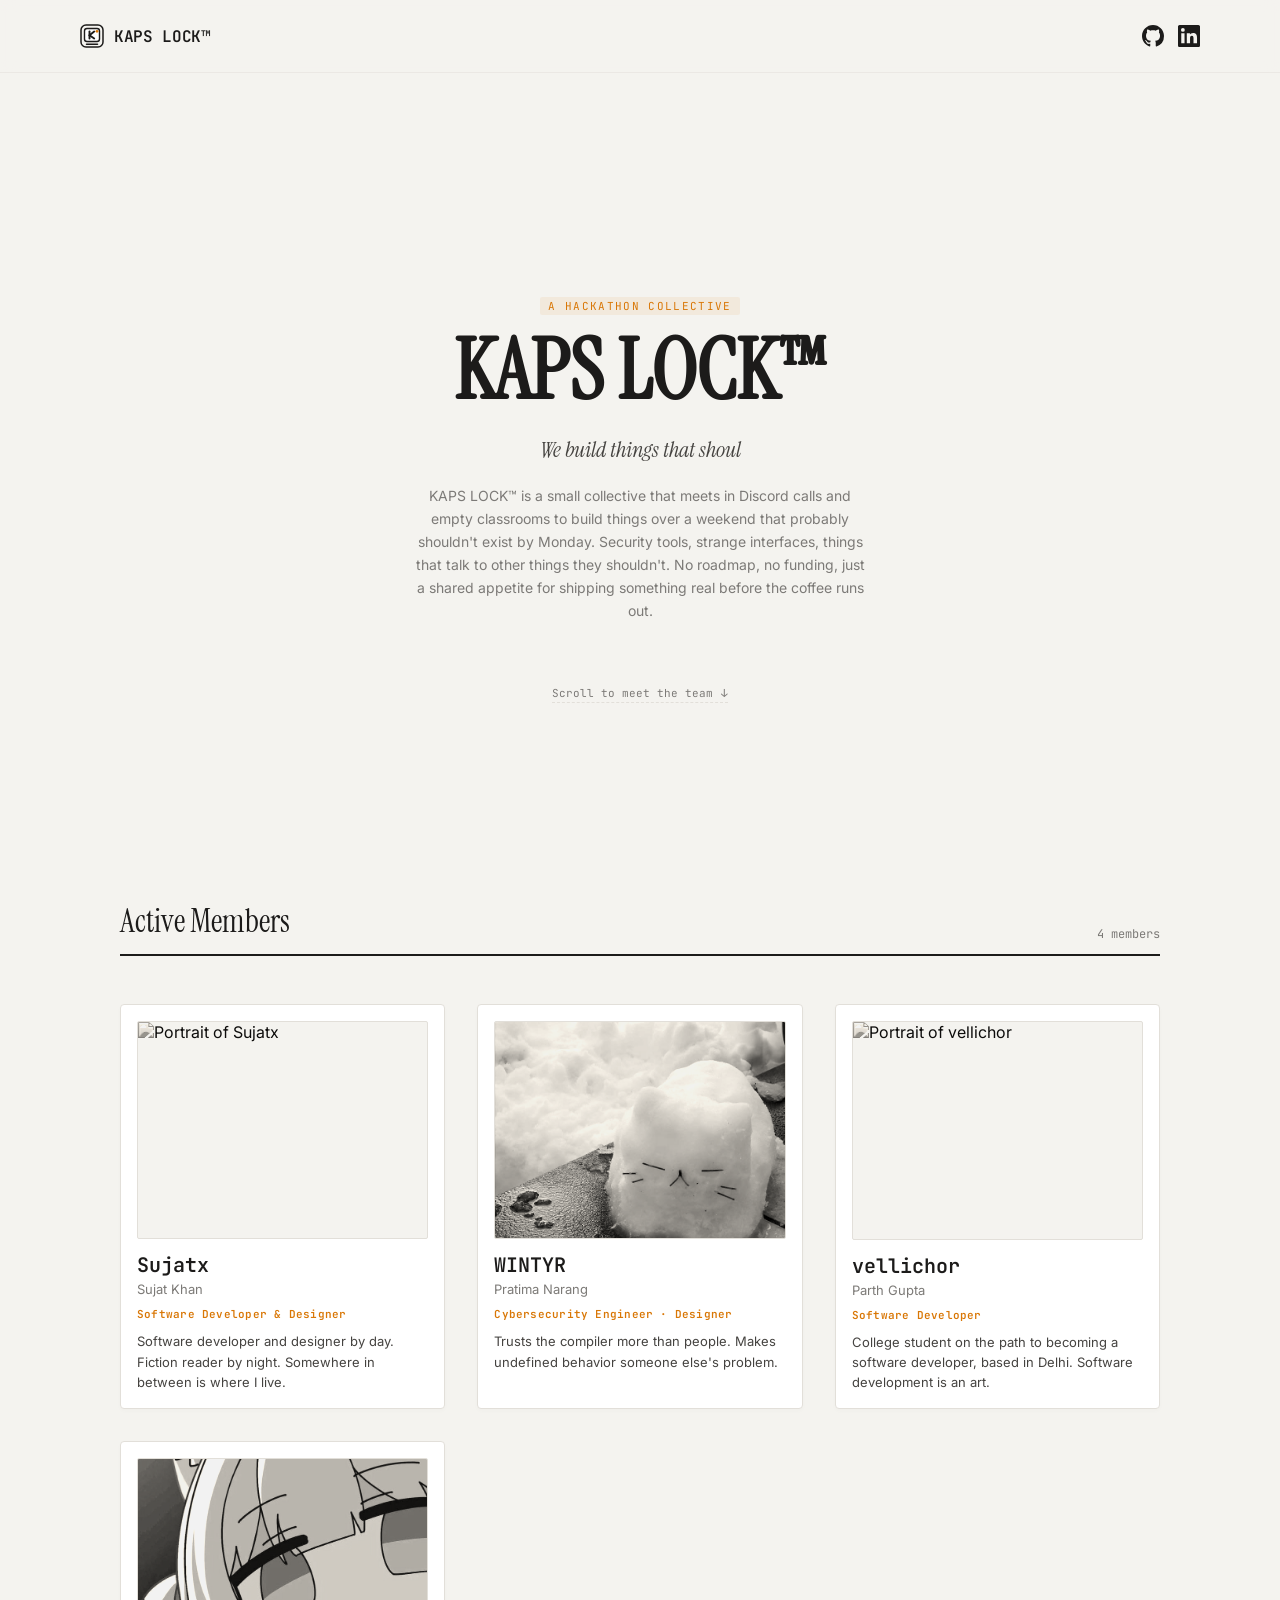
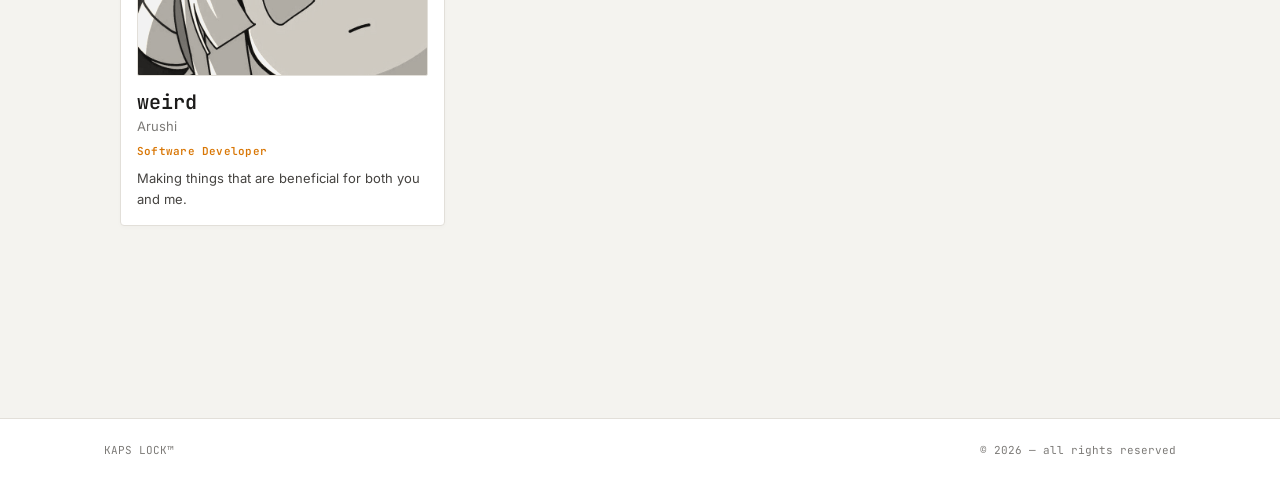
==== commit 4c158027: "Remove direct answer paragraph from index.html Removed the direct answer paragraph about KAPS LOCK." ====
--- a/index.html
+++ b/index.html
@@ -66,7 +66,6 @@
     <div class="hero-inner">
       <p class="eyebrow">a hackathon collective</p>
       <h1 class="team-name">KAPS LOCK™</h1>
-      <p class="direct-answer" style="font-weight:600;">KAPS LOCK is a student-led hackathon collective based in Delhi, building security tools and experimental software.</p>
       <p class="tagline">We build things that shouldn't work — until they do.</p>
       <p class="description">
         KAPS LOCK™ is a small collective that meets in Discord calls and empty classrooms
@@ -120,4 +119,4 @@
 <script src="assets/js/members.js"></script>
 <script src="assets/js/projects.js"></script>
 </body>
-</html>+</html>
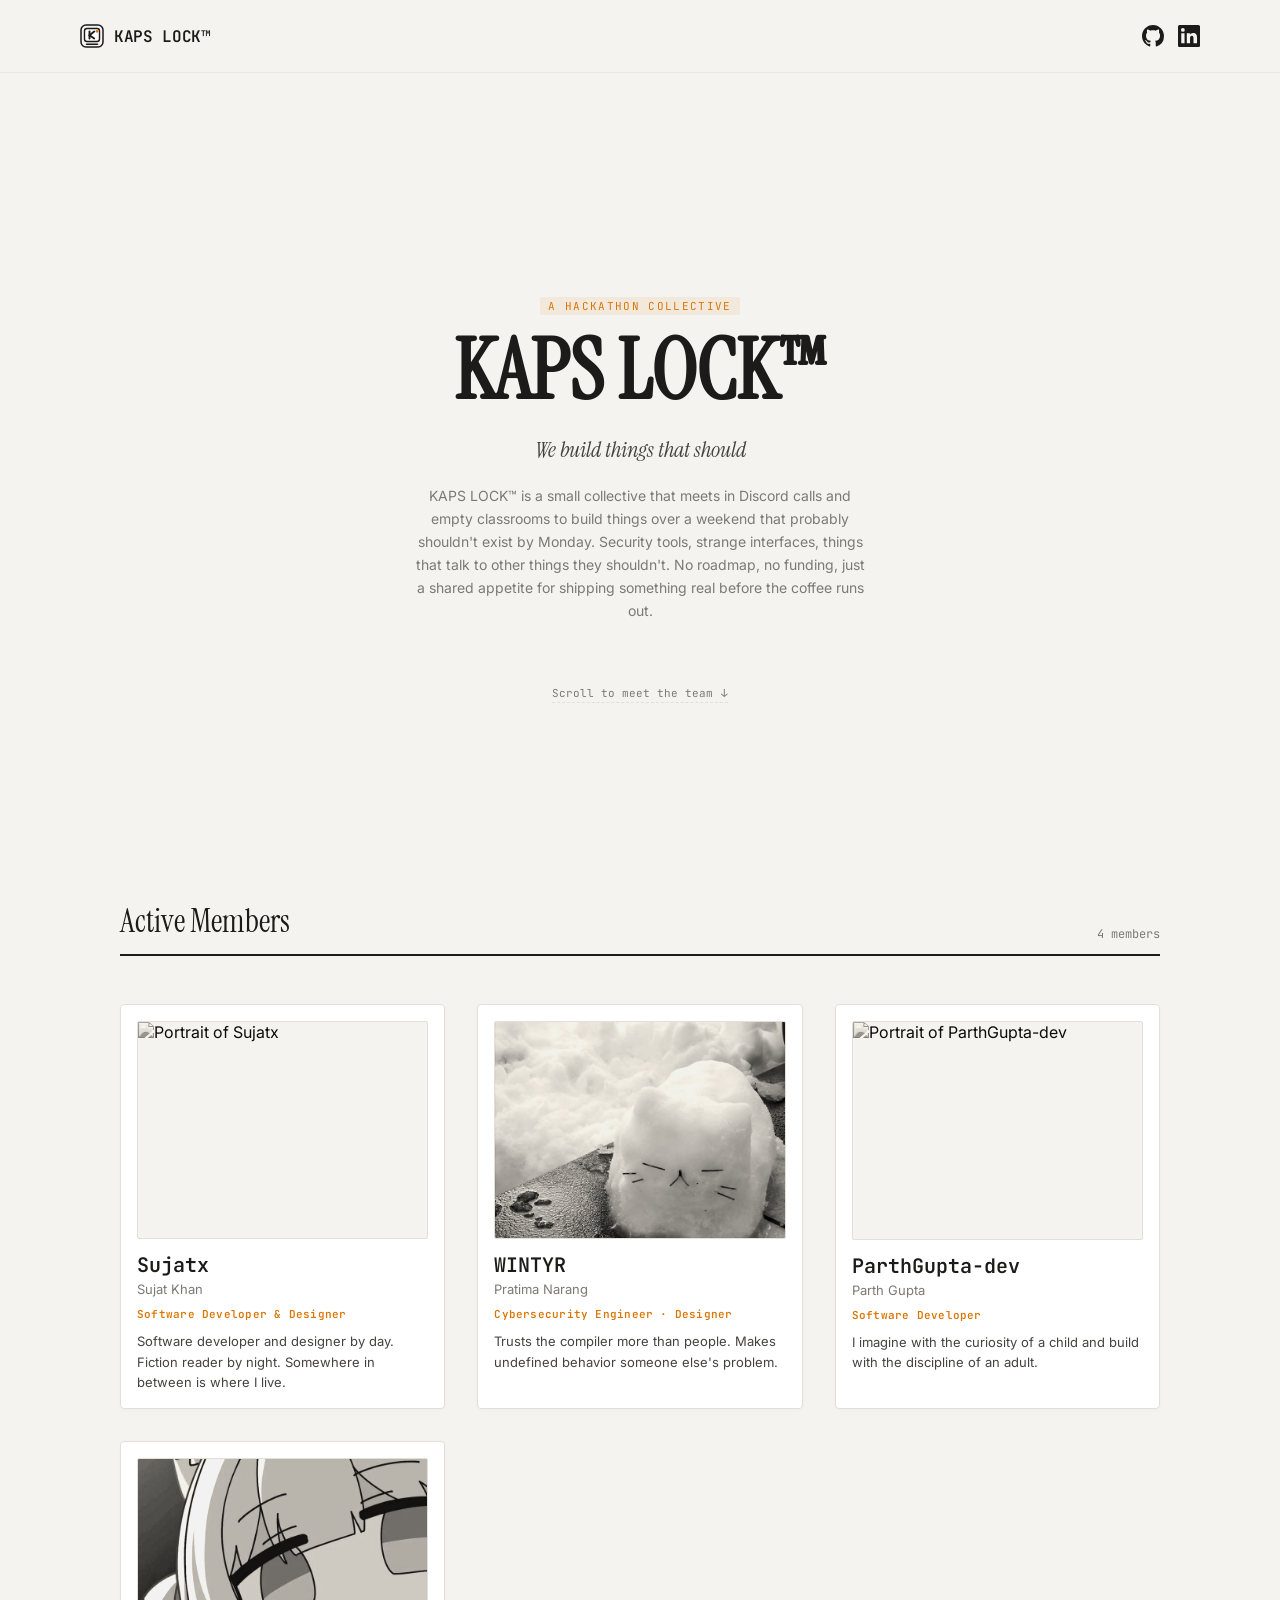
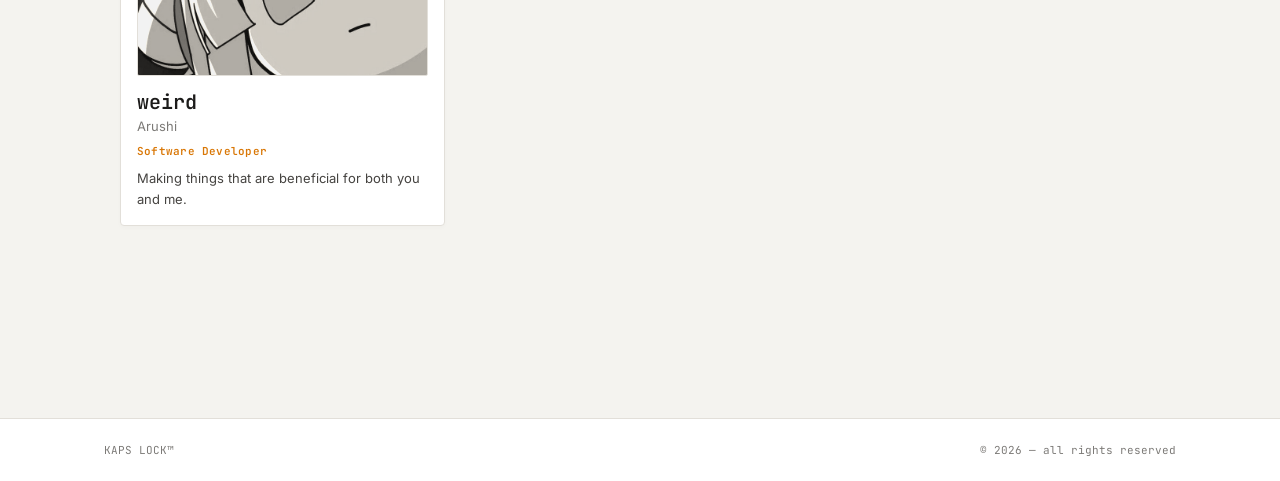
==== commit 53892ff0: "Update index.html" ====
--- a/index.html
+++ b/index.html
@@ -5,7 +5,7 @@
 <meta name="viewport" content="width=device-width, initial-scale=1.0" />
 <title>KAPS LOCK™</title>
 <meta name="description" content="KAPS LOCK is a student-led hackathon collective based in Delhi, building security tools and experimental software." />
-<meta name="google-site-verification" content="psQvpSt2m9Rnbs1STJQxu7XLdqvxBg5bWZX3F5JxmNY" />
+<meta name="google-site-verification" content="bNjezuIe7M2WAKet5cCtuUn1ejM8vG5wcWvJzPb40Lo" />
 <link rel="canonical" href="https://kapslock.xyz/" />
 <meta property="og:type" content="website" />
 <meta property="og:title" content="KAPS LOCK™" />
